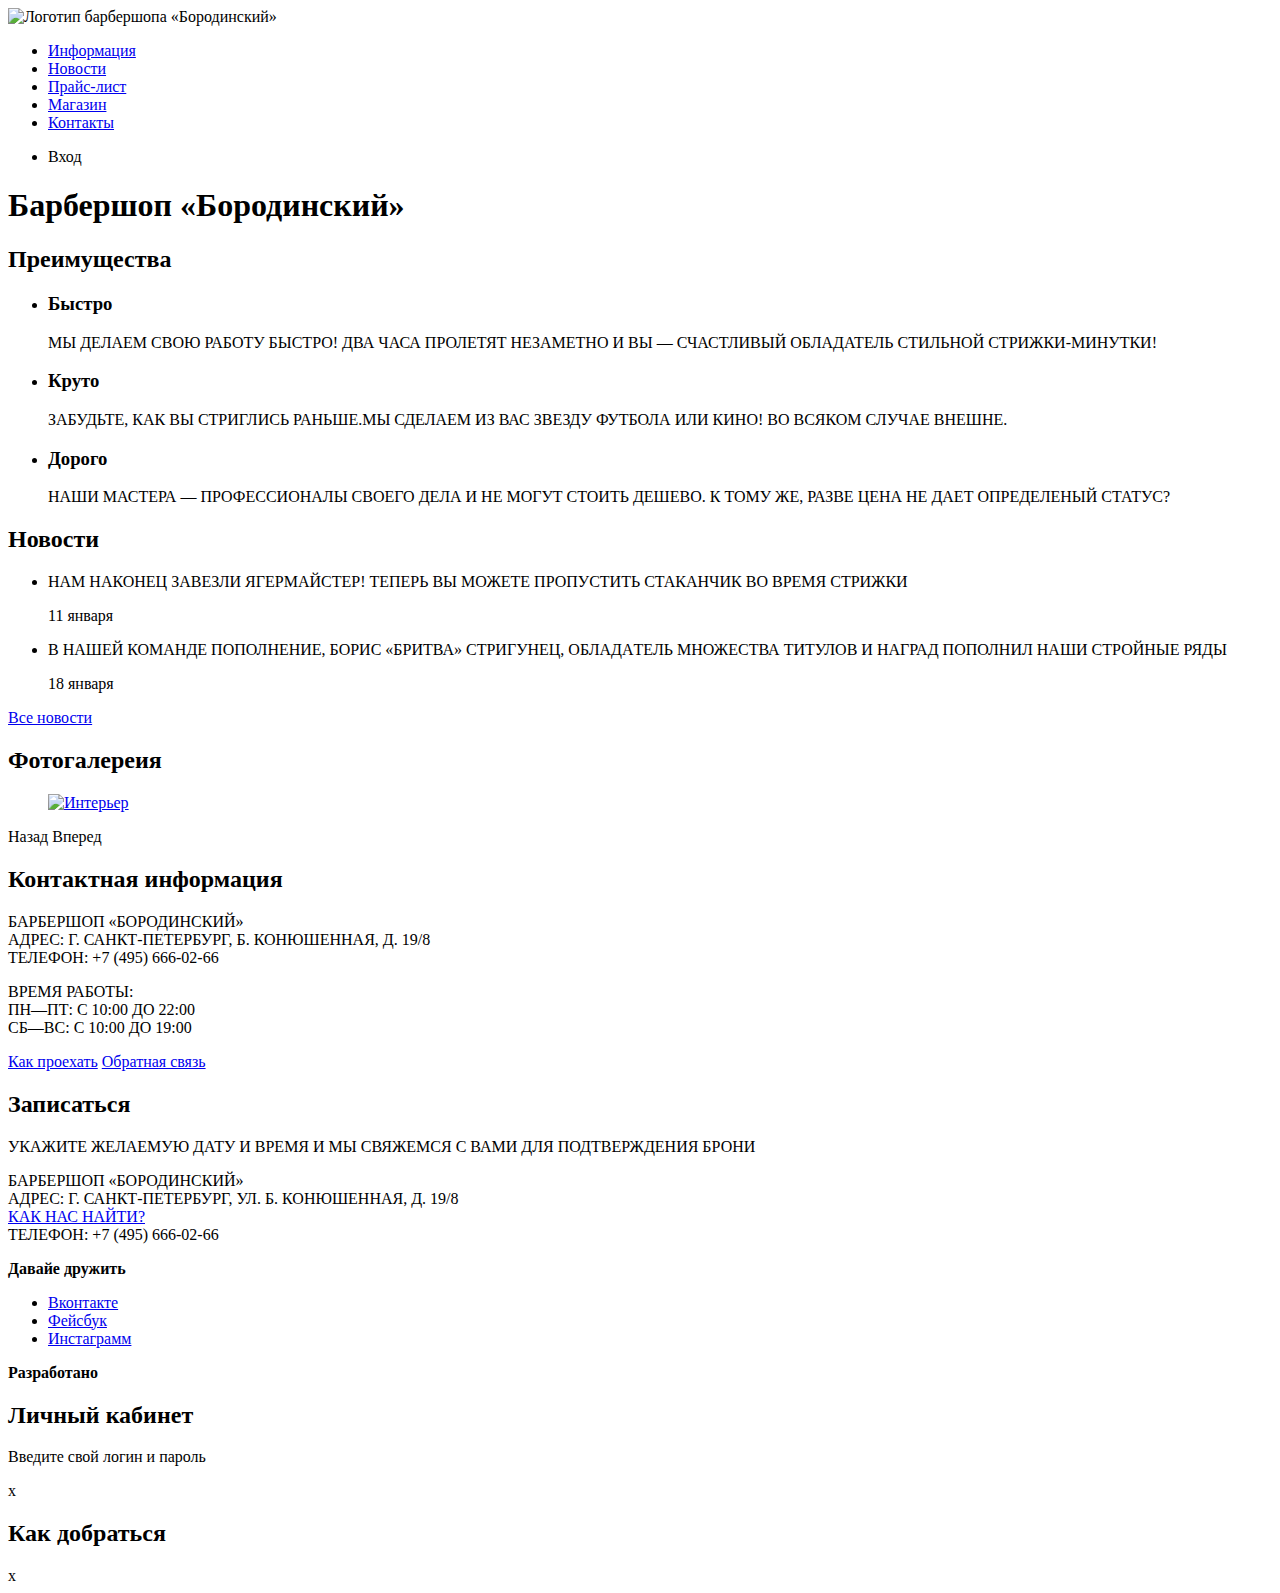
==== index.html @ 3e73ecec "Update index.html" ====
<!DOCTYPE html>
<html lang="en">

<head>
    <meta charset="UTF-8">
    <title>Barbershop</title>
</head>

<body>
    <header class="main-header">
        <nav class="main-navigation">
            <a class="main-header-logo">
                <img src="#" width="#" height="#" alt="Логотип барбершопа «Бородинский»">
            </a>
            <ul class="site-navigation">
                <li><a href="#">Информация</a></li>
                <li><a href="#">Новости</a></li>
                <li><a href="#">Прайс-лист</a></li>
                <li><a href="#">Магазин</a></li>
                <li><a href="#">Контакты</a></li>
            </ul>
            <ul class="user-navigation">
                <li class="login-link">Вход</li>
            </ul>
        </nav>
    </header>
    <main class="container">

        <h1 class="visually-hidden">Барбершоп «Бородинский»</h1>

        <section class="features">
            <h2 class="visually-hidden">Преимущества</h2>
            <ul class="features-list">
                <li class="features-item">
                    <h3>Быстро</h3>
                    <p>МЫ ДЕЛАЕМ СВОЮ РАБОТУ БЫСТРО! ДВА ЧАСА ПРОЛЕТЯТ НЕЗАМЕТНО И ВЫ — СЧАСТЛИВЫЙ ОБЛАДАТЕЛЬ СТИЛЬНОЙ СТРИЖКИ-МИНУТКИ!</p>
                </li>
                <li class="features-item">
                    <h3>Круто</h3>
                    <p>ЗАБУДЬТЕ, КАК ВЫ СТРИГЛИСЬ РАНЬШЕ.МЫ СДЕЛАЕМ ИЗ ВАС ЗВЕЗДУ ФУТБОЛА ИЛИ КИНО! ВО ВСЯКОМ СЛУЧАЕ ВНЕШНЕ.</p>
                </li>
                <li class="features-item">
                    <h3>Дорого</h3>
                    <p>НАШИ МАСТЕРА — ПРОФЕССИОНАЛЫ СВОЕГО ДЕЛА И НЕ МОГУТ СТОИТЬ ДЕШЕВО. К ТОМУ ЖЕ, РАЗВЕ ЦЕНА НЕ ДАЕТ ОПРЕДЕЛЕНЫЙ СТАТУС?</p>
                </li>
            </ul>
        </section>

        <section class="news">
            <h2>Новости</h2>
            <ul class="news-list">
                <li class="news-item">
                    <p>НАМ НАКОНЕЦ ЗАВЕЗЛИ ЯГЕРМАЙСТЕР! ТЕПЕРЬ ВЫ МОЖЕТЕ ПРОПУСТИТЬ СТАКАНЧИК ВО ВРЕМЯ СТРИЖКИ</p>
                    <time datetime="2016-01-11">11 января</time>
                </li>
                <li class="news-item">
                    <p>В НАШЕЙ КОМАНДЕ ПОПОЛНЕНИЕ, БОРИС «БРИТВА» СТРИГУНЕЦ, ОБЛАДAТЕЛЬ МНОЖЕСТВА ТИТУЛОВ И НАГРАД ПОПОЛНИЛ НАШИ СТРОЙНЫЕ РЯДЫ</p>
                    <time datetime="2016-01-18">18 января</time>
                </li>
            </ul>
            <a class="button" href="#">Все новости</a>
        </section>

        <section class="gallery">
            <h2>Фотогалереия</h2>
            <figure class="gallery-content">
                <a href="#"><img src="#" width="#" height="#" alt="Интерьер"></a>
            </figure>
            <span class="button gallery-button gallery-button-back">Назад</span>
            <span class="button gallery-button gallery-button-next">Вперед</span>
        </section>

        <section class="contacts">
            <h2>Контактная информация</h2>
            <p>
                БАРБЕРШОП «БОРОДИНСКИЙ»<br>
                АДРЕС: Г. САНКТ-ПЕТЕРБУРГ, Б. КОНЮШЕННАЯ, Д. 19/8<br>
                ТЕЛЕФОН: +7 (495) 666-02-66<br>
            </p>
            <p>
                ВРЕМЯ РАБОТЫ:<br>
                ПН—ПТ: С 10:00 ДО 22:00<br>
                СБ—ВС: С 10:00 ДО 19:00<br>
            </p>
            <a class="button" href="#">Как проехать</a>
            <a class="button" href="#">Обратная связь</a>
        </section>

        <section class="appointment">
            <h2>Записаться</h2>
            <p class="appointment-info">УКАЖИТЕ ЖЕЛАЕМУЮ ДАТУ И ВРЕМЯ И МЫ СВЯЖЕМСЯ С ВАМИ ДЛЯ ПОДТВЕРЖДЕНИЯ БРОНИ</p>
            <!--Здесь будет форма-->
        </section>
    </main>
    <footer class="main-footer">
        <p class="footer-contacts">
            БАРБЕРШОП «БОРОДИНСКИЙ»<br>
            АДРЕС: Г. САНКТ-ПЕТЕРБУРГ, УЛ. Б. КОНЮШЕННАЯ, Д. 19/8<br>
            <a href="#">КАК НАС НАЙТИ?</a><br>
            ТЕЛЕФОН: +7 (495) 666-02-66<br>
        </p>
        <div class="footer-social">
            <b>Давайе дружить</b>
            <ul>
                <li><a class="social-button" href="#">Вконтакте</a></li>
                <li><a class="social-button" href="#">Фейсбук</a></li>
                <li><a class="social-button" href="#">Инстаграмм</a></li>
            </ul>
        </div>
        <p class="footer-copyright">
            <b>Разработано</b>
            <a class="button" href="#"></a>
        </p>
    </footer>
    <section class="modal modal-login">
        <h2>Личный кабинет</h2>
        <p>Введите свой логин и пароль</p>
        <!--Здесь будет форма-->
        <span class="modal-close">x</span>
    </section>
    
     <section class="modal modal-map">
        <h2 class="visually-hidden">Как добраться</h2>
        <span class="modal-close">x</span>
    </section>
</body>

</html>
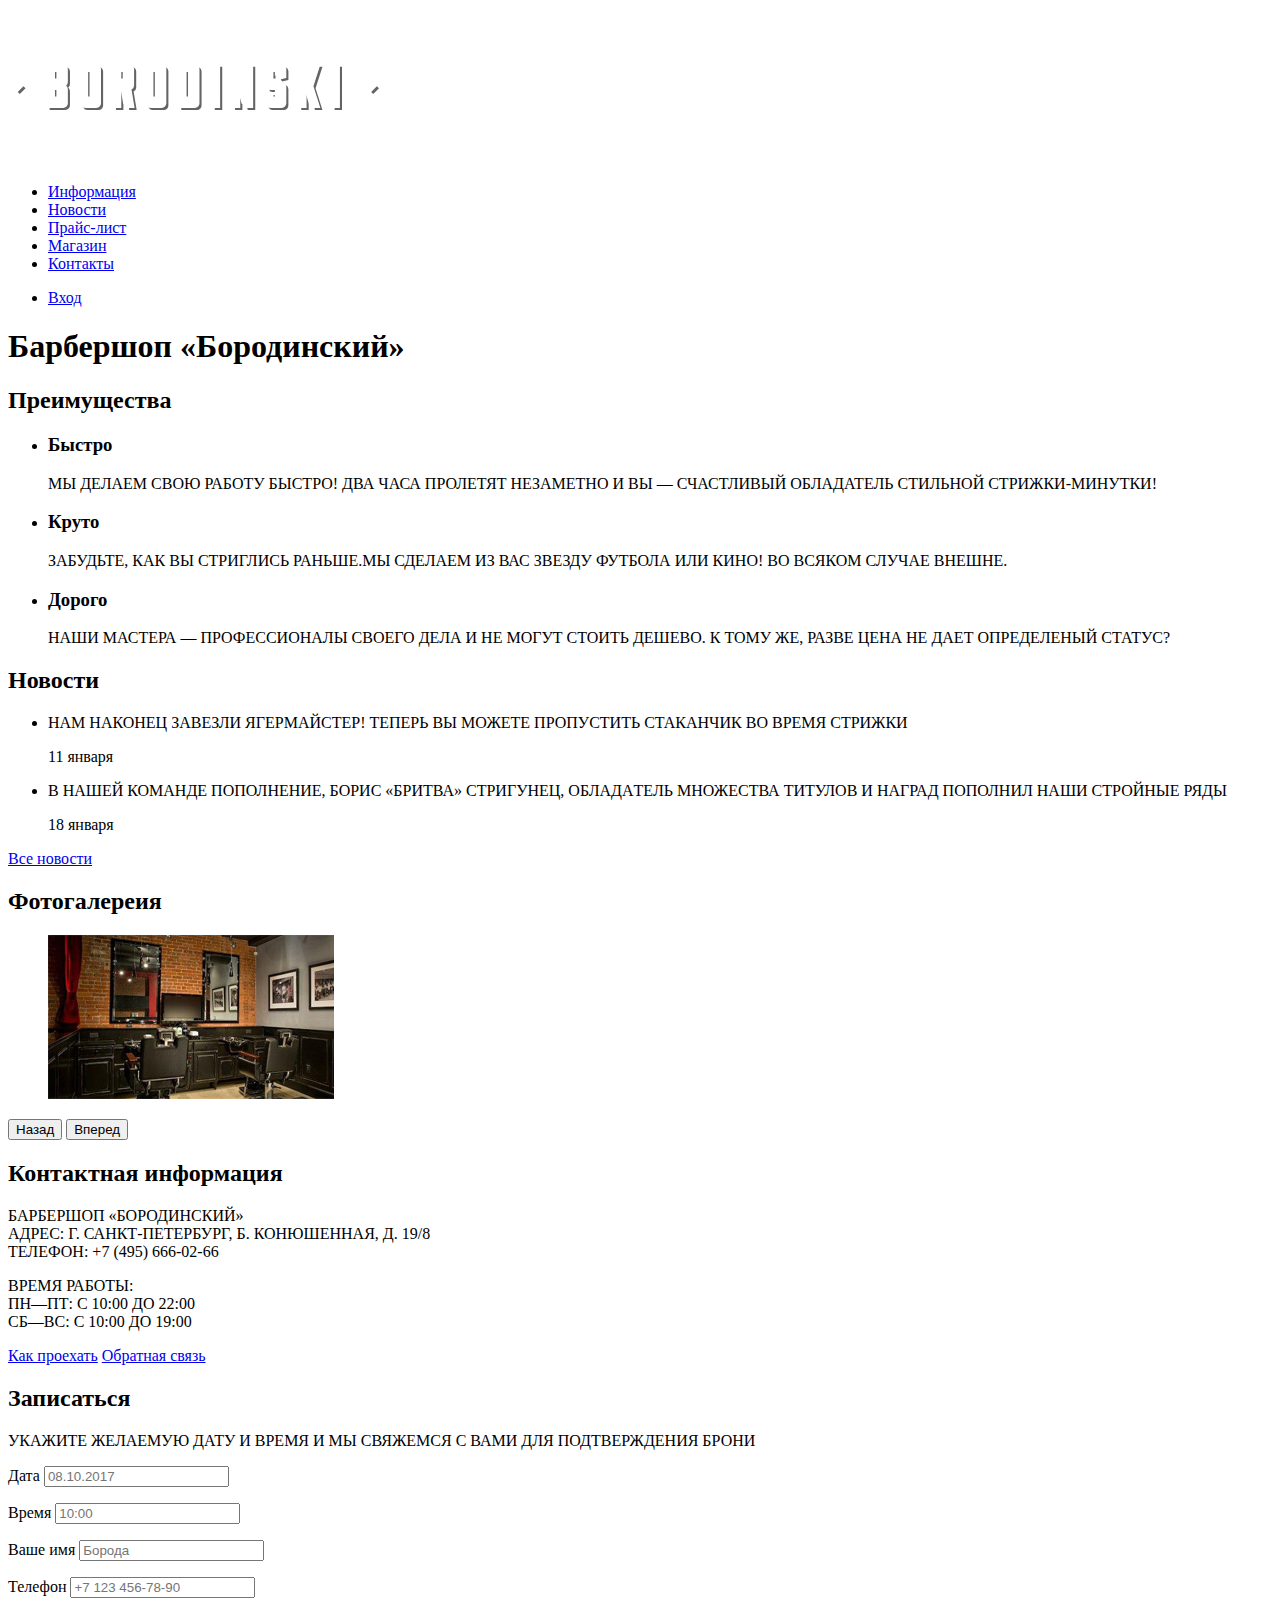
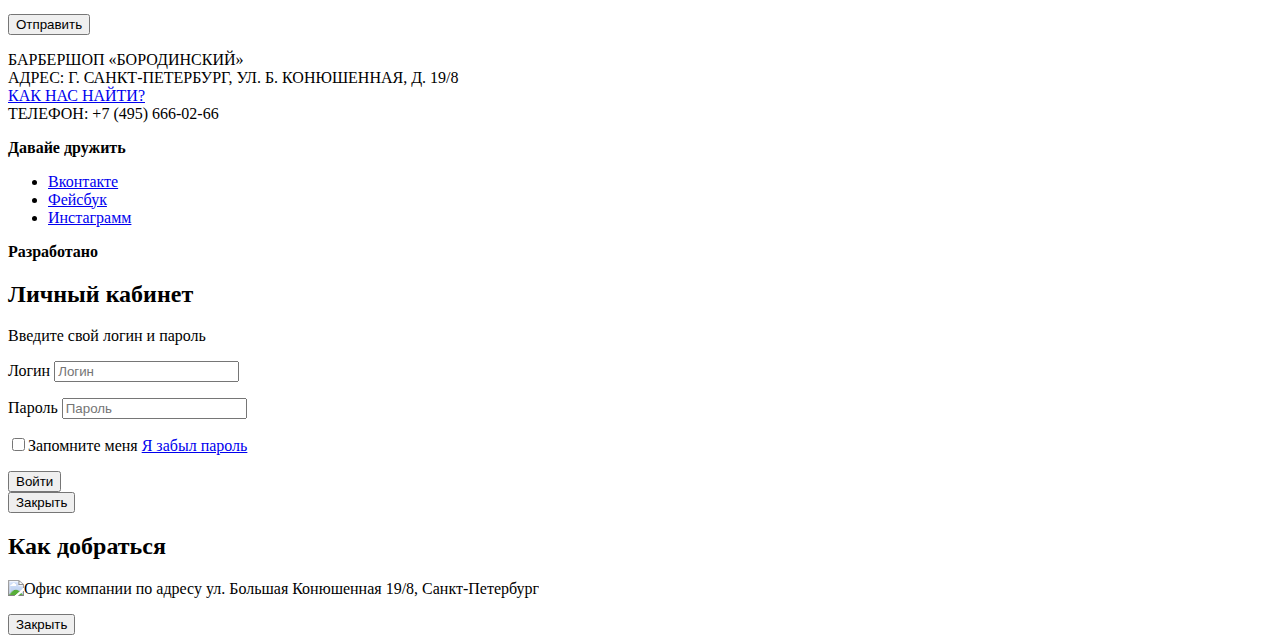
==== commit a3f86719: "добавил картинки" ====
--- a/index.html
+++ b/index.html
@@ -10,7 +10,7 @@
     <header class="main-header">
         <nav class="main-navigation">
             <a class="main-header-logo">
-                <img src="#" width="#" height="#" alt="Логотип барбершопа «Бородинский»">
+                <img src="img/main-logo.svg" width="371px" height="155px" alt="Логотип барбершопа «Бородинский»">
             </a>
             <ul class="site-navigation">
                 <li><a href="#">Информация</a></li>
@@ -20,7 +20,7 @@
                 <li><a href="#">Контакты</a></li>
             </ul>
             <ul class="user-navigation">
-                <li class="login-link">Вход</li>
+                <li class="login-link"><a class="login-link" href="login.html">Вход</a></li>
             </ul>
         </nav>
     </header>
@@ -64,10 +64,10 @@
         <section class="gallery">
             <h2>Фотогалереия</h2>
             <figure class="gallery-content">
-                <a href="#"><img src="#" width="#" height="#" alt="Интерьер"></a>
+                <a href="#"><img src="img/photogallery.jpg" width="286px" height="164px" alt="Интерьер"></a>
             </figure>
-            <span class="button gallery-button gallery-button-back">Назад</span>
-            <span class="button gallery-button gallery-button-next">Вперед</span>
+            <button class="button gallery-button gallery-button-back" type="button">Назад</button>
+            <button class="button gallery-button gallery-button-next" type="button">Вперед</button>
         </section>
 
         <section class="contacts">
@@ -89,7 +89,13 @@
         <section class="appointment">
             <h2>Записаться</h2>
             <p class="appointment-info">УКАЖИТЕ ЖЕЛАЕМУЮ ДАТУ И ВРЕМЯ И МЫ СВЯЖЕМСЯ С ВАМИ ДЛЯ ПОДТВЕРЖДЕНИЯ БРОНИ</p>
-            <!--Здесь будет форма-->
+            <form class="appointmen-form" action="https://echo.htmlacademy.ru" method="post">
+                <p class="appointmen-item"><label for="appointment-date">Дата</label> <input id="appointment-date" type="text" name="date" value="" placeholder="08.10.2017"></p>
+                <p class="appointmen-item"><label for="appointment-time">Время</label> <input id="appointment-time" type="text" name="time" value="" placeholder="10:00"></p>
+                <p class="appointmen-item"><label for="appointment-name">Ваше имя</label> <input id="appointment-name" type="text" name="name" value="" placeholder="Борода"></p>
+                <p class="appointmen-item"><label for="appointment-phone">Телефон</label> <input id="appointment-phone" type="tel" name="phone" value="" placeholder="+7 123 456-78-90"></p>
+                <button class="button" type="submit">Отправить</button>
+            </form>
         </section>
     </main>
     <footer class="main-footer">
@@ -115,13 +121,29 @@
     <section class="modal modal-login">
         <h2>Личный кабинет</h2>
         <p>Введите свой логин и пароль</p>
-        <!--Здесь будет форма-->
-        <span class="modal-close">x</span>
+        <form class="login-form" action="https://echo.htmlacademy.ru" method="post">
+            <p>
+                <label for="user-login" class="visually-hidden">Логин</label>
+                <input id="user-login" class="login-icon-user" type="text" name="login" placeholder="Логин">
+            </p>
+            <p>
+                <label for="user-password" class="visually-hidden">Пароль</label>
+                <input id="user-password" class="login-icon-password" type="password" name="password" placeholder="Пароль">
+            </p>
+            <p class="login-password-info">
+                <input type="checkbox" name="remember" class="visually-hidden" id="login-password-info"><label for="login-password-info">Запомните меня</label> <a class="restore" href="#">Я забыл пароль</a>
+            </p>
+            <button class="button" type="submit">Войти</button>
+        </form>
+        <button class="modal-close">Закрыть</button>
     </section>
-    
-     <section class="modal modal-map">
+
+    <section class="modal modal-map">
         <h2 class="visually-hidden">Как добраться</h2>
-        <span class="modal-close">x</span>
+        <p>
+            <img src="../htmlac_barber/img/map.jpg" width="766" height="560" alt="Офис компании по адресу ул. Большая Конюшенная 19/8, Санкт-Петербург">
+        </p>
+        <button class="modal-close">Закрыть</button>
     </section>
 </body>
 
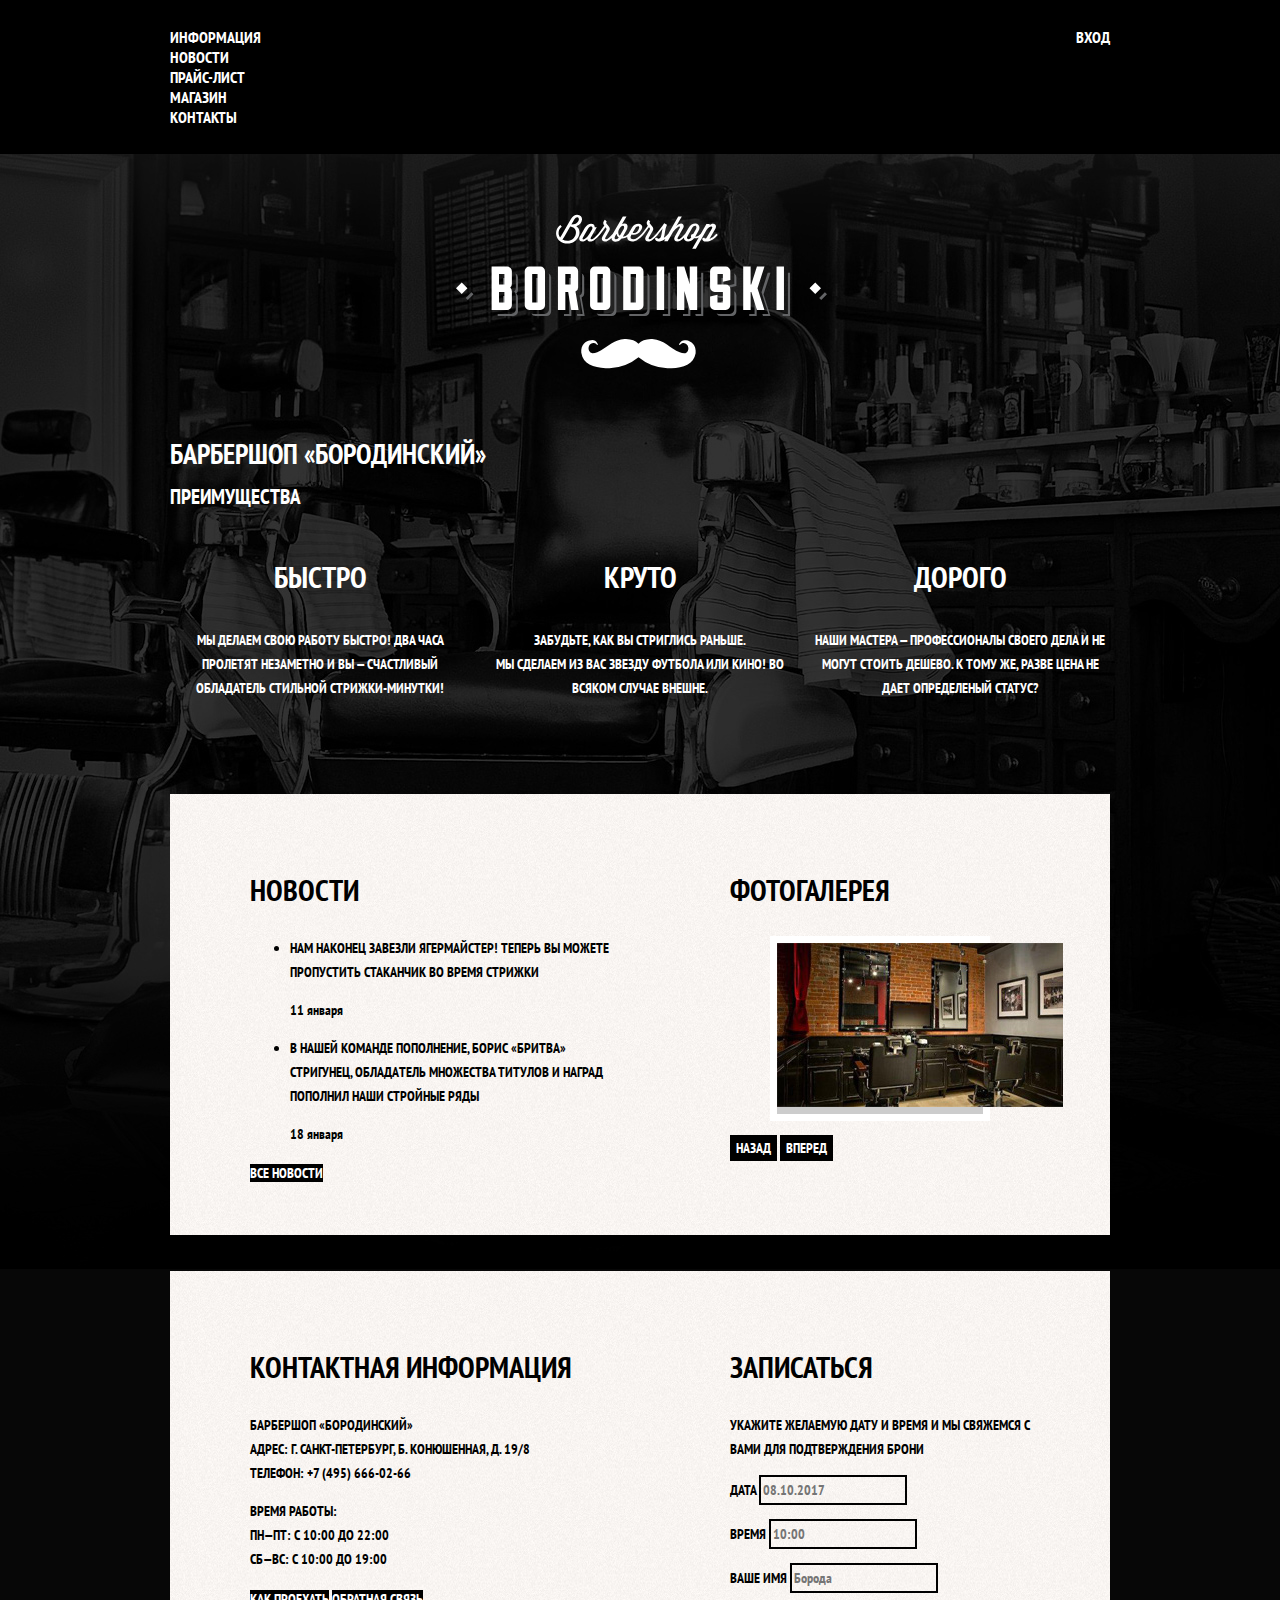
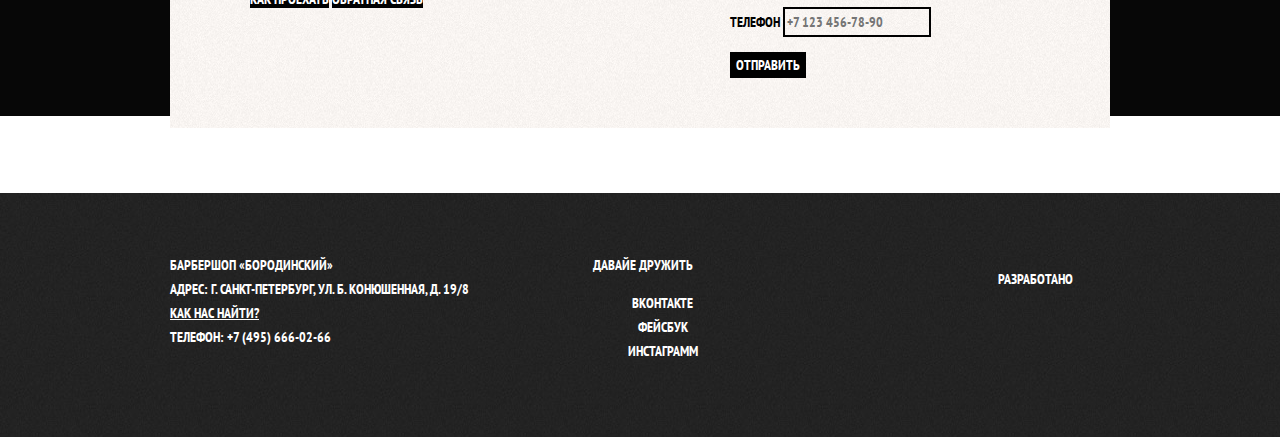
==== commit 3e86b2cb: "сетка + базовая стилизация" ====
--- a/index.html
+++ b/index.html
@@ -4,6 +4,9 @@
 <head>
     <meta charset="UTF-8">
     <title>Barbershop</title>
+    <link href="https://fonts.googleapis.com/css?family=PT+Sans+Narrow:400,700&amp;subset=cyrillic" rel="stylesheet">
+    <link rel="stylesheet" href="normalize.css">
+    <link rel="stylesheet" href="style.css">
 </head>
 
 <body>
@@ -12,16 +15,20 @@
             <a class="main-header-logo">
                 <img src="img/main-logo.svg" width="371px" height="155px" alt="Логотип барбершопа «Бородинский»">
             </a>
-            <ul class="site-navigation">
-                <li><a href="#">Информация</a></li>
-                <li><a href="#">Новости</a></li>
-                <li><a href="#">Прайс-лист</a></li>
-                <li><a href="#">Магазин</a></li>
-                <li><a href="#">Контакты</a></li>
-            </ul>
-            <ul class="user-navigation">
-                <li class="login-link"><a class="login-link" href="login.html">Вход</a></li>
-            </ul>
+            <div class="main-navigation-wrapper">
+                <div class="container">
+                    <ul class="site-navigation">
+                        <li><a href="#">Информация</a></li>
+                        <li><a href="#">Новости</a></li>
+                        <li><a href="#">Прайс-лист</a></li>
+                        <li><a href="#">Магазин</a></li>
+                        <li><a href="#">Контакты</a></li>
+                    </ul>
+                    <ul class="user-navigation">
+                        <li class="login-link"><a class="login-link" href="login.html">Вход</a></li>
+                    </ul>
+                </div>
+            </div>
         </nav>
     </header>
     <main class="container">
@@ -37,7 +44,7 @@
                 </li>
                 <li class="features-item">
                     <h3>Круто</h3>
-                    <p>ЗАБУДЬТЕ, КАК ВЫ СТРИГЛИСЬ РАНЬШЕ.МЫ СДЕЛАЕМ ИЗ ВАС ЗВЕЗДУ ФУТБОЛА ИЛИ КИНО! ВО ВСЯКОМ СЛУЧАЕ ВНЕШНЕ.</p>
+                    <p>ЗАБУДЬТЕ, КАК ВЫ СТРИГЛИСЬ РАНЬШЕ. <br>МЫ СДЕЛАЕМ ИЗ ВАС ЗВЕЗДУ ФУТБОЛА ИЛИ КИНО! ВО ВСЯКОМ СЛУЧАЕ ВНЕШНЕ.</p>
                 </li>
                 <li class="features-item">
                     <h3>Дорого</h3>
@@ -45,80 +52,85 @@
                 </li>
             </ul>
         </section>
+        <div class="index-columns">
+            <section class="news">
+                <h2>Новости</h2>
+                <ul class="news-list">
+                    <li class="news-item">
+                        <p>НАМ НАКОНЕЦ ЗАВЕЗЛИ ЯГЕРМАЙСТЕР! ТЕПЕРЬ ВЫ МОЖЕТЕ ПРОПУСТИТЬ СТАКАНЧИК ВО ВРЕМЯ СТРИЖКИ</p>
+                        <time datetime="2016-01-11">11 января</time>
+                    </li>
+                    <li class="news-item">
+                        <p>В НАШЕЙ КОМАНДЕ ПОПОЛНЕНИЕ, БОРИС «БРИТВА» СТРИГУНЕЦ, ОБЛАДAТЕЛЬ МНОЖЕСТВА ТИТУЛОВ И НАГРАД ПОПОЛНИЛ НАШИ СТРОЙНЫЕ РЯДЫ</p>
+                        <time datetime="2016-01-18">18 января</time>
+                    </li>
+                </ul>
+                <a class="button" href="#">Все новости</a>
+            </section>
 
-        <section class="news">
-            <h2>Новости</h2>
-            <ul class="news-list">
-                <li class="news-item">
-                    <p>НАМ НАКОНЕЦ ЗАВЕЗЛИ ЯГЕРМАЙСТЕР! ТЕПЕРЬ ВЫ МОЖЕТЕ ПРОПУСТИТЬ СТАКАНЧИК ВО ВРЕМЯ СТРИЖКИ</p>
-                    <time datetime="2016-01-11">11 января</time>
-                </li>
-                <li class="news-item">
-                    <p>В НАШЕЙ КОМАНДЕ ПОПОЛНЕНИЕ, БОРИС «БРИТВА» СТРИГУНЕЦ, ОБЛАДAТЕЛЬ МНОЖЕСТВА ТИТУЛОВ И НАГРАД ПОПОЛНИЛ НАШИ СТРОЙНЫЕ РЯДЫ</p>
-                    <time datetime="2016-01-18">18 января</time>
-                </li>
-            </ul>
-            <a class="button" href="#">Все новости</a>
-        </section>
+            <section class="gallery">
+                <h2>Фотогалерея</h2>
+                <figure class="gallery-content">
+                    <a href="#"><img src="img/photogallery.jpg" width="286px" height="164px" alt="Интерьер"></a>
+                </figure>
+                <button class="button gallery-button gallery-button-back" type="button">Назад</button>
+                <button class="button gallery-button gallery-button-next" type="button">Вперед</button>
+            </section>
+        </div>
 
-        <section class="gallery">
-            <h2>Фотогалереия</h2>
-            <figure class="gallery-content">
-                <a href="#"><img src="img/photogallery.jpg" width="286px" height="164px" alt="Интерьер"></a>
-            </figure>
-            <button class="button gallery-button gallery-button-back" type="button">Назад</button>
-            <button class="button gallery-button gallery-button-next" type="button">Вперед</button>
-        </section>
+        <div class="index-columns">
+            <section class="contacts">
+                <h2>Контактная информация</h2>
+                <p>
+                    БАРБЕРШОП «БОРОДИНСКИЙ»<br>
+                    АДРЕС: Г. САНКТ-ПЕТЕРБУРГ, Б. КОНЮШЕННАЯ, Д. 19/8<br>
+                    ТЕЛЕФОН: +7 (495) 666-02-66<br>
+                </p>
+                <p>
+                    ВРЕМЯ РАБОТЫ:<br>
+                    ПН—ПТ: С 10:00 ДО 22:00<br>
+                    СБ—ВС: С 10:00 ДО 19:00<br>
+                </p>
+                <a class="button" href="#">Как проехать</a>
+                <a class="button" href="#">Обратная связь</a>
+            </section>
 
-        <section class="contacts">
-            <h2>Контактная информация</h2>
-            <p>
+            <section class="appointment">
+                <h2>Записаться</h2>
+                <p class="appointment-info">УКАЖИТЕ ЖЕЛАЕМУЮ ДАТУ И ВРЕМЯ И МЫ СВЯЖЕМСЯ С ВАМИ ДЛЯ ПОДТВЕРЖДЕНИЯ БРОНИ</p>
+                <form class="appointmen-form" action="https://echo.htmlacademy.ru" method="post">
+                    <p class="appointmen-item"><label for="appointment-date">Дата</label> <input id="appointment-date" type="text" name="date" value="" placeholder="08.10.2017"></p>
+                    <p class="appointmen-item"><label for="appointment-time">Время</label> <input id="appointment-time" type="text" name="time" value="" placeholder="10:00"></p>
+                    <p class="appointmen-item"><label for="appointment-name">Ваше имя</label> <input id="appointment-name" type="text" name="name" value="" placeholder="Борода"></p>
+                    <p class="appointmen-item"><label for="appointment-phone">Телефон</label> <input id="appointment-phone" type="tel" name="phone" value="" placeholder="+7 123 456-78-90"></p>
+                    <button class="button" type="submit">Отправить</button>
+                </form>
+            </section>
+        </div>
+    </main>
+    <footer class="main-footer">
+        <div class="container">
+            <p class="footer-contacts">
                 БАРБЕРШОП «БОРОДИНСКИЙ»<br>
-                АДРЕС: Г. САНКТ-ПЕТЕРБУРГ, Б. КОНЮШЕННАЯ, Д. 19/8<br>
+                АДРЕС: Г. САНКТ-ПЕТЕРБУРГ, УЛ. Б. КОНЮШЕННАЯ, Д. 19/8<br>
+                <a href="#">КАК НАС НАЙТИ?</a><br>
                 ТЕЛЕФОН: +7 (495) 666-02-66<br>
             </p>
-            <p>
-                ВРЕМЯ РАБОТЫ:<br>
-                ПН—ПТ: С 10:00 ДО 22:00<br>
-                СБ—ВС: С 10:00 ДО 19:00<br>
+            <div class="footer-social">
+                <b>Давайе дружить</b>
+                <ul>
+                    <li><a class="social-button" href="#">Вконтакте</a></li>
+                    <li><a class="social-button" href="#">Фейсбук</a></li>
+                    <li><a class="social-button" href="#">Инстаграмм</a></li>
+                </ul>
+            </div>
+            <p class="footer-copyright">
+                <b>Разработано</b>
+                <a class="button" href="#"></a>
             </p>
-            <a class="button" href="#">Как проехать</a>
-            <a class="button" href="#">Обратная связь</a>
-        </section>
-
-        <section class="appointment">
-            <h2>Записаться</h2>
-            <p class="appointment-info">УКАЖИТЕ ЖЕЛАЕМУЮ ДАТУ И ВРЕМЯ И МЫ СВЯЖЕМСЯ С ВАМИ ДЛЯ ПОДТВЕРЖДЕНИЯ БРОНИ</p>
-            <form class="appointmen-form" action="https://echo.htmlacademy.ru" method="post">
-                <p class="appointmen-item"><label for="appointment-date">Дата</label> <input id="appointment-date" type="text" name="date" value="" placeholder="08.10.2017"></p>
-                <p class="appointmen-item"><label for="appointment-time">Время</label> <input id="appointment-time" type="text" name="time" value="" placeholder="10:00"></p>
-                <p class="appointmen-item"><label for="appointment-name">Ваше имя</label> <input id="appointment-name" type="text" name="name" value="" placeholder="Борода"></p>
-                <p class="appointmen-item"><label for="appointment-phone">Телефон</label> <input id="appointment-phone" type="tel" name="phone" value="" placeholder="+7 123 456-78-90"></p>
-                <button class="button" type="submit">Отправить</button>
-            </form>
-        </section>
-    </main>
-    <footer class="main-footer">
-        <p class="footer-contacts">
-            БАРБЕРШОП «БОРОДИНСКИЙ»<br>
-            АДРЕС: Г. САНКТ-ПЕТЕРБУРГ, УЛ. Б. КОНЮШЕННАЯ, Д. 19/8<br>
-            <a href="#">КАК НАС НАЙТИ?</a><br>
-            ТЕЛЕФОН: +7 (495) 666-02-66<br>
-        </p>
-        <div class="footer-social">
-            <b>Давайе дружить</b>
-            <ul>
-                <li><a class="social-button" href="#">Вконтакте</a></li>
-                <li><a class="social-button" href="#">Фейсбук</a></li>
-                <li><a class="social-button" href="#">Инстаграмм</a></li>
-            </ul>
         </div>
-        <p class="footer-copyright">
-            <b>Разработано</b>
-            <a class="button" href="#"></a>
-        </p>
     </footer>
-    <section class="modal modal-login">
+    <!-- <section class="modal modal-login">
         <h2>Личный кабинет</h2>
         <p>Введите свой логин и пароль</p>
         <form class="login-form" action="https://echo.htmlacademy.ru" method="post">
@@ -144,7 +156,7 @@
             <img src="../htmlac_barber/img/map.jpg" width="766" height="560" alt="Офис компании по адресу ул. Большая Конюшенная 19/8, Санкт-Петербург">
         </p>
         <button class="modal-close">Закрыть</button>
-    </section>
+    </section> -->
 </body>
 
 </html>
--- a/style.css
+++ b/style.css
@@ -0,0 +1,3382 @@
+body {
+    margin: 0;
+    padding: 0;
+    font-family: "PT Sans Narrow", "Arial", sans-serif;
+    font-size: 14px;
+    line-height: 24px;
+    font-weight: 700;
+    color: #ffffff;
+    text-transform: uppercase;
+
+    border-color: #000000;
+    background-image: url(img/Layer-main.jpg);
+    background-position: top center;
+    background-repeat: no-repeat;
+}
+
+a {
+    text-decoration: none;
+
+}
+
+
+.button {
+    font: inherit;
+
+    text-align: center;
+    color: #ffffff;
+    vertical-align: middle;
+    text-transform: uppercase;
+
+    background-color: #000000;
+    border: none;
+}
+
+/*.visually-hidden {
+    position: absolute;
+    width: 1px;
+    height: 1px;
+    margin: -1px;
+    border: 0;
+    padding: 0;
+    clip: rect(0 0 0 0);
+    overflow: hidden;*/
+}
+
+.button:hover,
+.button:focus,
+.button:active {
+    background-color: #663d15;
+}
+
+.main-navigation {
+    font-size: 16px;
+    line-height: 20px;
+    color: #ffffff;
+    display: flex;
+    flex-direction: column;
+    align-items: center;
+}
+
+.main-header {
+    margin-bottom: 75px;
+}
+
+.main-header-logo {
+    width: 368px;
+    height: 153px;
+    order: 2;
+}
+
+.site-navigation {
+    width: 620px;
+}
+
+.site-navigation,
+.user-navigation {
+    list-style: none;
+    margin: 0;
+    padding: 0;
+}
+
+.site-navigation {
+    width: 620px;
+}
+
+.site-navigation li{
+    margin-right: 40px;
+}
+
+.user-navigation {
+	width: 140px;
+}
+
+.user-navigation li {
+    text-align: right;
+}
+
+.main-navigation-wrapper {
+	width: 100%;
+    margin-bottom: 60px;
+    background-color: #000;
+}
+
+.container {
+	width: 940px;
+    margin: 0 auto;
+    
+}
+
+.main-navigation-wrapper .container {
+	display: flex;
+    justify-content: space-between;
+    padding-left: 10px;
+    padding-right: 10px;
+    padding-top: 27px;
+    padding-bottom: 27px;
+}
+
+.site-navigation a,
+.user-navigation a {
+    color: #ffffff;
+}
+
+.site-navigation a:hover,
+.site-navigation a:focus,
+.user-navigation a:hover,
+.user-navigation a:focus {
+    background-color: #242424;
+}
+
+.features-list {
+    display: flex;
+    list-style: none;
+    justify-content: space-between;
+    margin: 0; 
+    padding: 0; 
+}
+
+.features-item {
+    text-align: center;
+    width: 300px;
+}
+
+.features-item h3 {
+    font-size: 30px;
+    line-height: 42px;
+}
+
+.features {
+    margin-bottom: 80px;
+}
+
+.index-columns {
+    color: #000000;
+
+    background-color: #f8f5f5;
+    background-image: url(img/index-columns%20background.jpg);
+    background-position: 0 0;
+    background-repeat: repeat;
+    
+    padding: 50px 80px;
+    
+    display: flex;
+    justify-content: space-between;
+    
+    margin-bottom: 36px;
+}
+
+.news {
+    width: 380px;
+}
+
+.gallery {
+    width: 300px;
+}
+
+.index-columns h2 {
+    font-size: 30px;
+    line-height: 42px;
+}
+
+.news-list {
+    letter-spacing: none;
+}
+
+.news-item time {
+    text-transform: none;
+}
+
+.gallery-content {
+    background-color: #cccccc;
+    border: 7px solid #ffffff;
+}
+
+.contacts {
+    width: 380px;
+}
+
+.appointment {
+    width: 300px;
+}
+
+.appointmen-item input {
+    font: inherit;
+
+    background-color: transparent;
+    border: 2px solid #000000;
+}
+
+.appointmen-item input:focus {
+    border-color: #663d15;
+}
+
+
+.main-footer {
+    color: #ffffff;
+    background-color: #212121;
+    background-image: url(img/footer-background.jpg);
+    background-position: 0 0;
+    background-repeat: repeat;
+    
+    margin-top: 65px;
+    padding: 60px 0;
+}
+
+.main-footer .container {
+	display: flex;
+}
+
+.footer-contacts {
+    width: 320px;
+    margin: 0;
+    margin-right: 80px;
+}
+
+.footer-contacts a {
+    color: #ffffff;
+    text-decoration: underline;
+}
+
+.footer-contacts a:hover,
+.footer-contacts a:focus {
+    text-decoration: none;
+}
+
+.footer-social {
+    width: 145px;
+    text-align: center;
+}
+
+.footer-social ul {
+    list-style: none;
+}
+
+.social-button {
+    color: #ffffff;
+}
+
+.footer-copyright {
+    width: 150px;
+    text-align: center;
+    margin-left: auto;
+}
+
+.footer-copyright .button:hover,
+.footer-copyright .button:focus {
+    color: #000000;
+
+    background-color: #ffffff;
+}
+
+.modal {
+    color: #000000;
+
+    background-color: #f8f3f0;
+    background-image: url(img/index-columns%20background.jpg);
+    background-position: 0 0;
+    background-repeat: repeat;
+}
+
+.modal h2 {
+    font-size: 30px;
+    line-height: 42px;
+}
+
+.login-form input[type="text"],
+.login-form input[type="password"] {
+    font: inherit;
+    color: #000000;
+    text-transform: uppercase;
+
+    background-color: #f9f6f3;
+    border: 2px solid #000000;
+}
+
+.login-form input:focus {
+    border-color: #663d15;
+}
+
+.login-checkbox:hover,
+.login-checkbox:focus {
+    color: #663d15;
+}
+
+.restore {
+    color: #000000;
+    text-decoration: underline;
+}
+
+.restore:hover,
+.restore:focus {
+    text-decoration: none;
+}
+
+/*страница каталога====================*/
+
+.inner-page {
+	color: #000;
+    
+    background-color: #f9f6f3;
+    background-image: url(img/Catalog/background.jpg);
+    background-position: 0 0;
+    background-repeat: repeat;
+}
+
+.inner-page .main-header {
+    margin-bottom: 50px;
+    background-color: #000;
+}
+
+.inner-page .main-header-logo {
+    width: 111px;
+    height: 24px;
+    padding: 23px 20px;
+}
+
+.inner-page .main-header-logo {
+    order: 0;
+}
+
+.inner-page .main-navigation {
+    align-items: flex-start;
+    flex-direction: row;
+}
+
+..inner-page .user-navigation {
+	margin-left: auto;
+}
+
+.page-title {
+	font-size: 30px;
+    line-height: 42px;
+    margin: 0;
+    margin-bottom: 15px;
+    padding: 0;
+}
+
+.breadcrumbs {
+	list-style: none;
+    margin: 0;
+    padding: 0;
+    margin-bottom: 50px;
+}
+
+.breadcrumbs a {
+	color: #000;
+}
+
+.breadcrumbs a:hover,
+.breadcrumbs a:focus {
+    text-decoration: underline;
+}
+
+.breadcrumbs-current {
+    color: #aba9a7;
+}
+
+.filters {
+    width: 180px;
+}
+
+.filter fieldset {
+    border: none;
+}
+
+.filter legend {
+    font-size: 24px;
+    line-height: 30px;
+}
+
+.filter ul {
+    list-style: none;
+    line-height: 18px;
+}
+
+.filter-input:hover + label,
+.filter-input:focus + label {
+    color: #663d15;
+}
+
+.filter-input:disabled + label {
+    color: #000;
+    opacity: 0.5
+}
+
+.catalog {
+    width: 700px;
+}
+
+.catalog-list {
+    display: flex;
+    flex-wrap: wrap;
+    list-style: none;
+    padding: 0;
+    margin: 0; 
+    margin-bottom: 25px;
+}
+
+.catalog-item {
+    background-color: #f8f8f8;
+    box-shadow: 0 0 10px rgba(0, 0, 0, 0.1);
+    width: 220px;
+    margin-bottom: 20px;
+    margin-right: 20px;
+}
+
+.catalog-item:nth-child(3n) {
+    margin-right: 0;
+}
+
+.catalog-item:hover {
+    box-shadow: 0 0 10px rgba(0, 0, 0, 0.2);
+}
+
+.catalog-item a {
+    color: #000;
+}
+
+.catalog-item h3 {
+    font-size: 14px;
+    line-height: 18px;
+}
+
+.catalog-category {
+    text-transform: none;
+}
+
+.catalog-item-price b {
+    font-size: 14px;	
+    line-height: 20px;
+    text-align: center;
+    background-color: #e5e5e5
+}
+
+.catalog-item-price .button {
+	line-height: 20px;
+    color: #fff;
+}
+
+.catalog-columns {
+    display: flex;
+    justify-content: space-between;
+}
+
+.pagination-list {
+    list-style: none;
+    margin: 0;
+    padding: 0;
+    }
+
+.pagination-item a {
+	color: #fff;
+    background-color: #000;
+}
+
+.pagination-item a:hover,
+.pagination-item a:focus,
+.pagination-item a:active {
+    background-color: #663d15;
+}
+
+.pagination-item-current a {
+    color: #000;
+    background-color: #fff;
+}
+
+.pagination-item-current a:hover,
+.pagination-item-current a:focus,
+.pagination-item-current a:active {
+    color: #000;
+    background-color: #fff;    
+}
+
+.inner-page .main-footer {
+    margin-top: 45px;
+}
+
+
+/*карточка товара ===================*/
+
+.product-photo-preview {
+    list-style: none;
+}
+
+.product-photo-preview {
+    box-shadow: 0 0 10px 2px rgba(0, 0, 0, 0.1);
+}
+
+.product-photo-full {
+	box-shadow: 0 0 10px 2px rgba(0, 0, 0, 0.1);
+}
+
+.product-article {
+    text-align: right; 
+    color: #aeaeae;
+} 
+
+.product-price b {
+    line-height: 20px;
+    text-align: center;
+    background-color: #e5e5e5;
+}
+
+.product-info h3 {
+    font-size: 24px;
+    line-height: 30px;
+}
+ 
+.product-info ul {
+    list-style: none;
+    
+}
+
+.product-photos {
+    width: 460px;
+}
+
+.prduct-info {
+    width: 390px;
+}
+
+
+
+
+
+
+
+
+
+
+
+
+
+
+
+
+
+
+
+
+
+
+
+
+
+
+
+
+
+
+
+
+
+
+
+
+
+
+
+
+
+
+
+
+
+
+
+
+
+
+
+
+
+
+
+
+
+
+
+
+
+
+
+
+
+
+
+
+
+
+
+
+
+
+
+
+
+
+
+
+
+
+
+
+
+
+
+
+
+
+
+
+
+
+
+
+
+
+
+
+
+
+
+
+
+
+
+
+
+
+
+
+
+
+
+
+
+
+
+
+
+
+
+
+
+
+
+
+
+
+
+
+
+
+
+
+
+
+
+
+
+
+
+
+
+
+
+
+
+
+
+
+
+
+
+
+
+
+
+
+
+
+
+
+
+
+
+
+
+
+
+
+
+
+
+
+
+
+
+
+
+
+
+
+
+
+
+
+
+
+
+
+
+
+
+
+
+
+
+
+
+
+
+
+
+
+
+
+
+
+
+
+
+
+
+
+
+
+
+
+
+
+
+
+
+
+
+
+
+
+
+
+
+
+
+
+
+
+
+
+
+
+
+
+
+
+
+
+
+
+
+
+
+
+
+
+
+
+
+
+
+
+
+
+
+
+
+
+
+
+
+
+
+
+
+
+
+
+
+
+
+
+
+
+
+
+
+
+
+
+
+
+
+
+
+
+
+
+
+
+
+
+
+
+
+
+
+
+
+
+
+
+
+
+
+
+
+
+
+
+
+
+
+
+
+
+
+
+
+
+
+
+
+
+
+
+
+
+
+
+
+
+
+
+
+
+
+
+
+
+
+
+
+
+
+
+
+
+
+
+
+
+
+
+
+
+
+
+
+
+
+
+
+
+
+
+
+
+
+
+
+
+
+
+
+
+
+
+
+
+
+
+
+
+
+
+
+
+
+
+
+
+
+
+
+
+
+
+
+
+
+
+
+
+
+
+
+
+
+
+
+
+
+
+
+
+
+
+
+
+
+
+
+
+
+
+
+
+
+
+
+
+
+
+
+
+
+
+
+
+
+
+
+
+
+
+
+
+
+
+
+
+
+
+
+
+
+
+
+
+
+
+
+
+
+
+
+
+
+
+
+
+
+
+
+
+
+
+
+
+
+
+
+
+
+
+
+
+
+
+
+
+
+
+
+
+
+
+
+
+
+
+
+
+
+
+
+
+
+
+
+
+
+
+
+
+
+
+
+
+
+
+
+
+
+
+
+
+
+
+
+
+
+
+
+
+
+
+
+
+
+
+
+
+
+
+
+
+
+
+
+
+
+
+
+
+
+
+
+
+
+
+
+
+
+
+
+
+
+
+
+
+
+
+
+
+
+
+
+
+
+
+
+
+
+
+
+
+
+
+
+
+
+
+
+
+
+
+
+
+
+
+
+
+
+
+
+
+
+
+
+
+
+
+
+
+
+
+
+
+
+
+
+
+
+
+
+
+
+
+
+
+
+
+
+
+
+
+
+
+
+
+
+
+
+
+
+
+
+
+
+
+
+
+
+
+
+
+
+
+
+
+
+
+
+
+
+
+
+
+
+
+
+
+
+
+
+
+
+
+
+
+
+
+
+
+
+
+
+
+
+
+
+
+
+
+
+
+
+
+
+
+
+
+
+
+
+
+
+
+
+
+
+
+
+
+
+
+
+
+
+
+
+
+
+
+
+
+
+
+
+
+
+
+
+
+
+
+
+
+
+
+
+
+
+
+
+
+
+
+
+
+
+
+
+
+
+
+
+
+
+
+
+
+
+
+
+
+
+
+
+
+
+
+
+
+
+
+
+
+
+
+
+
+
+
+
+
+
+
+
+
+
+
+
+
+
+
+
+
+
+
+
+
+
+
+
+
+
+
+
+
+
+
+
+
+
+
+
+
+
+
+
+
+
+
+
+
+
+
+
+
+
+
+
+
+
+
+
+
+
+
+
+
+
+
+
+
+
+
+
+
+
+
+
+
+
+
+
+
+
+
+
+
+
+
+
+
+
+
+
+
+
+
+
+
+
+
+
+
+
+
+
+
+
+
+
+
+
+
+
+
+
+
+
+
+
+
+
+
+
+
+
+
+
+
+
+
+
+
+
+
+
+
+
+
+
+
+
+
+
+
+
+
+
+
+
+
+
+
+
+
+
+
+
+
+
+
+
+
+
+
+
+
+
+
+
+
+
+
+
+
+
+
+
+
+
+
+
+
+
+
+
+
+
+
+
+
+
+
+
+
+
+
+
+
+
+
+
+
+
+
+
+
+
+
+
+
+
+
+
+
+
+
+
+
+
+
+
+
+
+
+
+
+
+
+
+
+
+
+
+
+
+
+
+
+
+
+
+
+
+
+
+
+
+
+
+
+
+
+
+
+
+
+
+
+
+
+
+
+
+
+
+
+
+
+
+
+
+
+
+
+
+
+
+
+
+
+
+
+
+
+
+
+
+
+
+
+
+
+
+
+
+
+
+
+
+
+
+
+
+
+
+
+
+
+
+
+
+
+
+
+
+
+
+
+
+
+
+
+
+
+
+
+
+
+
+
+
+
+
+
+
+
+
+
+
+
+
+
+
+
+
+
+
+
+
+
+
+
+
+
+
+
+
+
+
+
+
+
+
+
+
+
+
+
+
+
+
+
+
+
+
+
+
+
+
+
+
+
+
+
+
+
+
+
+
+
+
+
+
+
+
+
+
+
+
+
+
+
+
+
+
+
+
+
+
+
+
+
+
+
+
+
+
+
+
+
+
+
+
+
+
+
+
+
+
+
+
+
+
+
+
+
+
+
+
+
+
+
+
+
+
+
+
+
+
+
+
+
+
+
+
+
+
+
+
+
+
+
+
+
+
+
+
+
+
+
+
+
+
+
+
+
+
+
+
+
+
+
+
+
+
+
+
+
+
+
+
+
+
+
+
+
+
+
+
+
+
+
+
+
+
+
+
+
+
+
+
+
+
+
+
+
+
+
+
+
+
+
+
+
+
+
+
+
+
+
+
+
+
+
+
+
+
+
+
+
+
+
+
+
+
+
+
+
+
+
+
+
+
+
+
+
+
+
+
+
+
+
+
+
+
+
+
+
+
+
+
+
+
+
+
+
+
+
+
+
+
+
+
+
+
+
+
+
+
+
+
+
+
+
+
+
+
+
+
+
+
+
+
+
+
+
+
+
+
+
+
+
+
+
+
+
+
+
+
+
+
+
+
+
+
+
+
+
+
+
+
+
+
+
+
+
+
+
+
+
+
+
+
+
+
+
+
+
+
+
+
+
+
+
+
+
+
+
+
+
+
+
+
+
+
+
+
+
+
+
+
+
+
+
+
+
+
+
+
+
+
+
+
+
+
+
+
+
+
+
+
+
+
+
+
+
+
+
+
+
+
+
+
+
+
+
+
+
+
+
+
+
+
+
+
+
+
+
+
+
+
+
+
+
+
+
+
+
+
+
+
+
+
+
+
+
+
+
+
+
+
+
+
+
+
+
+
+
+
+
+
+
+
+
+
+
+
+
+
+
+
+
+
+
+
+
+
+
+
+
+
+
+
+
+
+
+
+
+
+
+
+
+
+
+
+
+
+
+
+
+
+
+
+
+
+
+
+
+
+
+
+
+
+
+
+
+
+
+
+
+
+
+
+
+
+
+
+
+
+
+
+
+
+
+
+
+
+
+
+
+
+
+
+
+
+
+
+
+
+
+
+
+
+
+
+
+
+
+
+
+
+
+
+
+
+
+
+
+
+
+
+
+
+
+
+
+
+
+
+
+
+
+
+
+
+
+
+
+
+
+
+
+
+
+
+
+
+
+
+
+
+
+
+
+
+
+
+
+
+
+
+
+
+
+
+
+
+
+
+
+
+
+
+
+
+
+
+
+
+
+
+
+
+
+
+
+
+
+
+
+
+
+
+
+
+
+
+
+
+
+
+
+
+
+
+
+
+
+
+
+
+
+
+
+
+
+
+
+
+
+
+
+
+
+
+
+
+
+
+
+
+
+
+
+
+
+
+
+
+
+
+
+
+
+
+
+
+
+
+
+
+
+
+
+
+
+
+
+
+
+
+
+
+
+
+
+
+
+
+
+
+
+
+
+
+
+
+
+
+
+
+
+
+
+
+
+
+
+
+
+
+
+
+
+
+
+
+
+
+
+
+
+
+
+
+
+
+
+
+
+
+
+
+
+
+
+
+
+
+
+
+
+
+
+
+
+
+
+
+
+
+
+
+
+
+
+
+
+
+
+
+
+
+
+
+
+
+
+
+
+
+
+
+
+
+
+
+
+
+
+
+
+
+
+
+
+
+
+
+
+
+
+
+
+
+
+
+
+
+
+
+
+
+
+
+
+
+
+
+
+
+
+
+
+
+
+
+
+
+
+
+
+
+
+
+
+
+
+
+
+
+
+
+
+
+
+
+
+
+
+
+
+
+
+
+
+
+
+
+
+
+
+
+
+
+
+
+
+
+
+
+
+
+
+
+
+
+
+
+
+
+
+
+
+
+
+
+
+
+
+
+
+
+
+
+
+
+
+
+
+
+
+
+
+
+
+
+
+
+
+
+
+
+
+
+
+
+
+
+
+
+
+
+
+
+
+
+
+
+
+
+
+
+
+
+
+
+
+
+
+
+
+
+
+
+
+
+
+
+
+
+
+
+
+
+
+
+
+
+
+
+
+
+
+
+
+
+
+
+
+
+
+
+
+
+
+
+
+
+
+
+
+
+
+
+
+
+
+
+
+
+
+
+
+
+
+
+
+
+
+
+
+
+
+
+
+
+
+
+
+
+
+
+
+
+
+
+
+
+
+
+
+
+
+
+
+
+
+
+
+
+
+
+
+
+
+
+
+
+
+
+
+
+
+
+
+
+
+
+
+
+
+
+
+
+
+
+
+
+
+
+
+
+
+
+
+
+
+
+
+
+
+
+
+
+
+
+
+
+
+
+
+
+
+
+
+
+
+
+
+
+
+
+
+
+
+
+
+
+
+
+
+
+
+
+
+
+
+
+
+
+
+
+
+
+
+
+
+
+
+
+
+
+
+
+
+
+
+
+
+
+
+
+
+
+
+
+
+
+
+
+
+
+
+
+
+
+
+
+
+
+
+
+
+
+
+
+
+
+
+
+
+
+
+
+
+
+
+
+
+
+
+
+
+
+
+
+
+
+
+
+
+
+
+
+
+
+
+
+
+
+
+
+
+
+
+
+
+
+
+
+
+
+
+
+
+
+
+
+
+
+
+
+
+
+
+
+
+
+
+
+
+
+
+
+
+
+
+
+
+
+
+
+
+
+
+
+
+
+
+
+
+
+
+
+
+
+
+
+
+
+
+
+
+
+
+
+
+
+
+
+
+
+
+
+
+
+
+
+
+
+
+
+
+
+
+
+
+
+
+
+
+
+
+
+
+
+
+
+
+
+
+
+
+
+
+
+
+
+
+
+
+
+
+
+
+
+
+
+
+
+
+
+
+
+
+
+
+
+
+
+
+
+
+
+
+
+
+
+
+
+
+
+
+
+
+
+
+
+
+
+
+
+
+
+
+
+
+
+
+
+
+
+
+
+
+
+
+
+
+
+
+
+
+
+
+
+
+
+
+
+
+
+
+
+
+
+
+
+
+
+
+
+
+
+
+
+
+
+
+
+
+
+
+
+
+
+
+
+
+
+
+
+
+
+
+
+
+
+
+
+
+
+
+
+
+
+
+
+
+
+
+
+
+
+
+
+
+
+
+
+
+
+
+
+
+
+
+
+
+
+
+
+
+
+
+
+
+
+
+
+
+
+
+
+
+
+
+
+
+
+
+
+
+
+
+
+
+
+
+
+
+
+
+
+
+
+
+
+
+
+
+
+
+
+
+
+
+
+
+
+
+
+
+
+
+
+
+
+
+
+
+
+
+
+
+
+
+
+
+
+
+
+
+
+
+
+
+
+
+
+
+
+
+
+
+
+
+
+
+
+
+
+
+
+
+
+
+
+
+
+
+
+
+
+
+
+
+
+
+
+
+
+
+
+
+
+
+
+
+
+
+
+
+
+
+
+
+
+
+
+
+
+
+
+
+
+
+
+
+
+
+
+
+
+
+
+
+
+
+
+
+
+
+
+
+
+
+
+
+
+
+
+
+
+
+
+
+
+
+
+
+
+
+
+
+
+
+
+
+
+
+
+
+
+
+
+
+
+
+
+
+
+
+
+
+
+
+
+
+
+
+
+
+
+
+
+
+
+
+
+
+
+
+
+
+
+
+
+
+
+
+
+
+
+
+
+
+
+
+
+
+
+
+
+
+
+
+
+
+
+
+
+
+
+
+
+
+
+
+
+
+
+
+
+
+
+
+
+
+
+
+
+
+
+
+
+
+
+
+
+
+
+
+
+
+
+
+
+
+
+
+
+
+
+
+
+
+
+
+
+
+
+
+
+
+
+
+
+
+
+
+
+
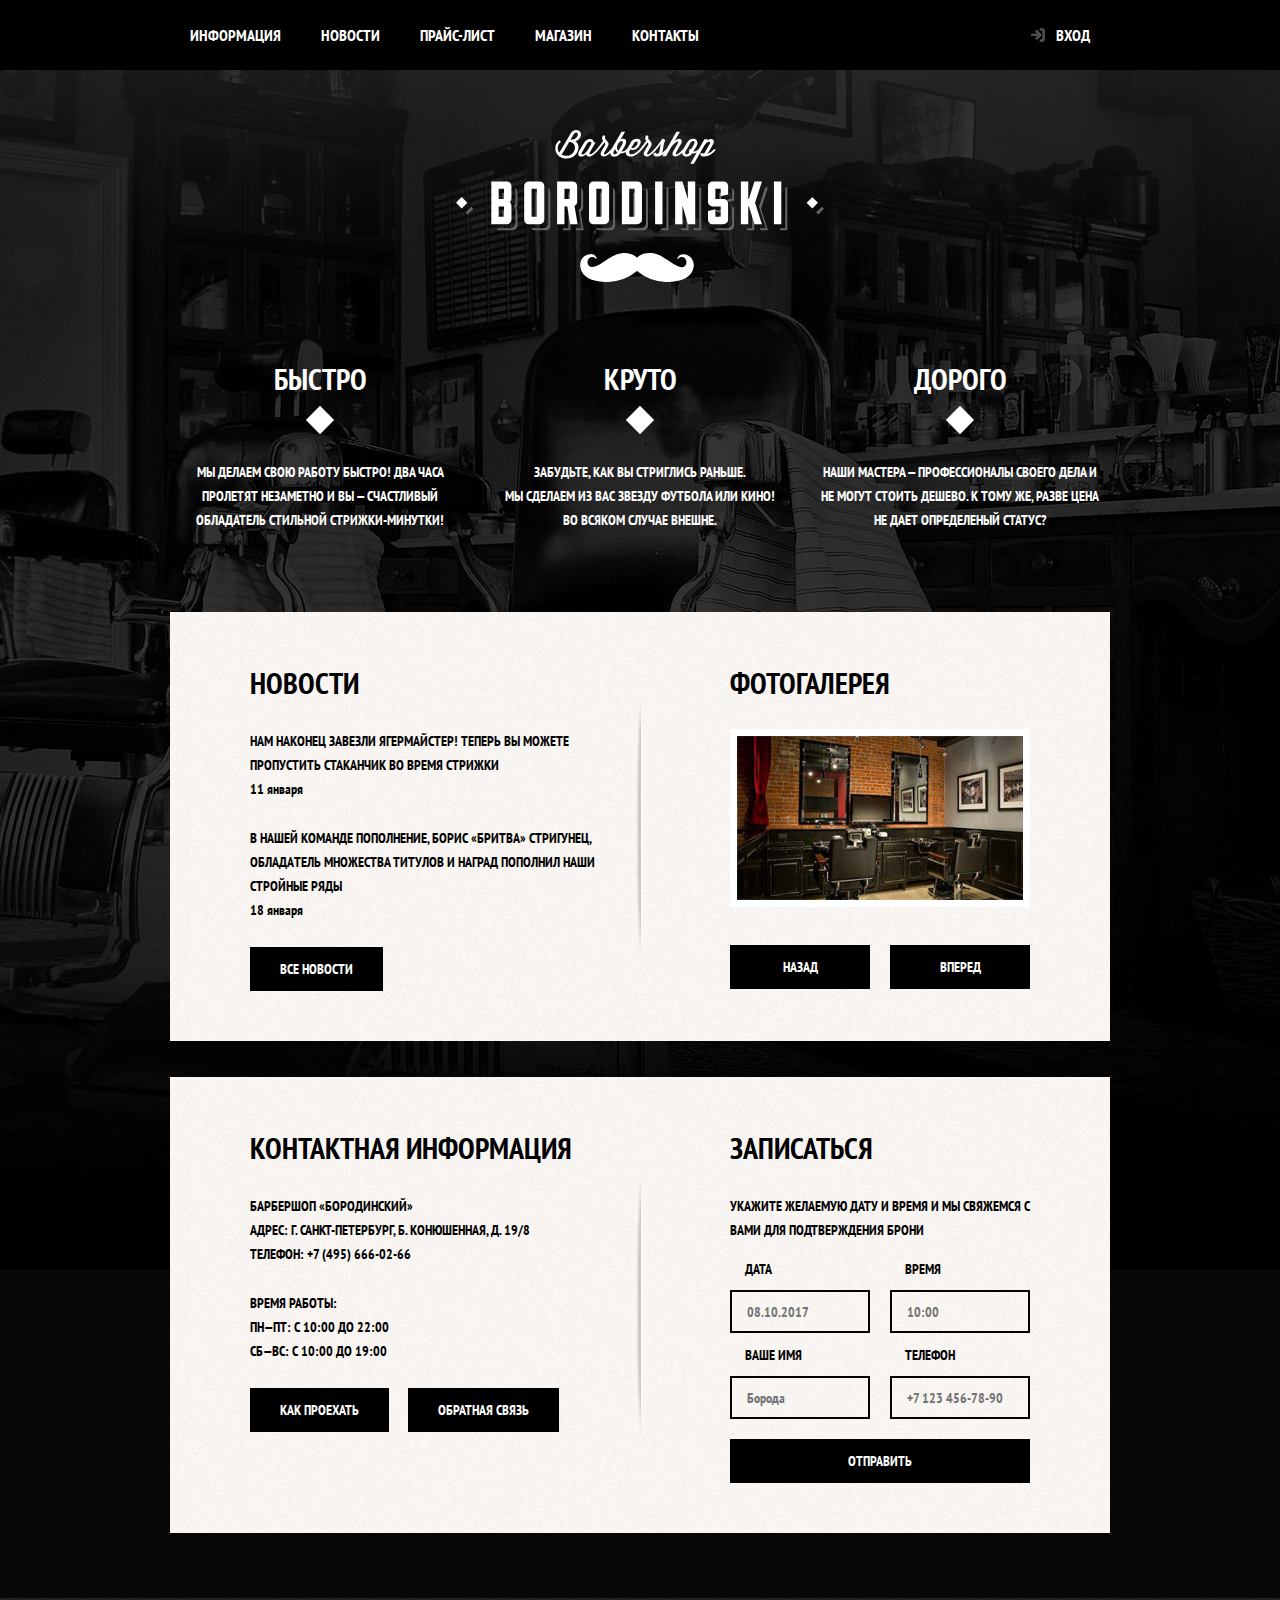
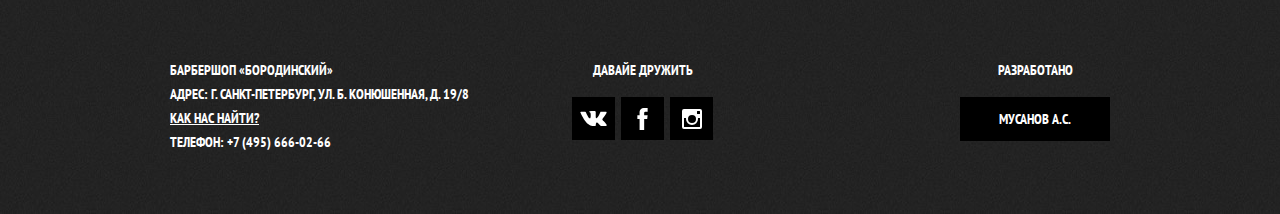
==== commit 33495ce4: "доделана главная страница" ====
--- a/index.html
+++ b/index.html
@@ -13,7 +13,7 @@
     <header class="main-header">
         <nav class="main-navigation">
             <a class="main-header-logo">
-                <img src="img/main-logo.svg" width="371px" height="155px" alt="Логотип барбершопа «Бородинский»">
+                <img src="img/main-logo.svg" width="371" height="155" alt="Логотип барбершопа «Бородинский»">
             </a>
             <div class="main-navigation-wrapper">
                 <div class="container">
@@ -25,16 +25,14 @@
                         <li><a href="#">Контакты</a></li>
                     </ul>
                     <ul class="user-navigation">
-                        <li class="login-link"><a class="login-link" href="login.html">Вход</a></li>
+                        <li><a class="login-link" href="login.html">Вход</a></li>
                     </ul>
                 </div>
             </div>
         </nav>
     </header>
     <main class="container">
-
         <h1 class="visually-hidden">Барбершоп «Бородинский»</h1>
-
         <section class="features">
             <h2 class="visually-hidden">Преимущества</h2>
             <ul class="features-list">
@@ -67,17 +65,17 @@
                 </ul>
                 <a class="button" href="#">Все новости</a>
             </section>
-
             <section class="gallery">
                 <h2>Фотогалерея</h2>
-                <figure class="gallery-content">
-                    <a href="#"><img src="img/photogallery.jpg" width="286px" height="164px" alt="Интерьер"></a>
-                </figure>
-                <button class="button gallery-button gallery-button-back" type="button">Назад</button>
-                <button class="button gallery-button gallery-button-next" type="button">Вперед</button>
+                <div class="gallery-container">
+                    <figure class="gallery-content">
+                        <a href="#"><img src="img/photogallery.jpg" width="286" height="164" alt="Интерьер"></a>
+                    </figure>
+                    <button class="button gallery-button gallery-button-back" type="button">Назад</button>
+                    <button class="button gallery-button gallery-button-next" type="button">Вперед</button>
+                </div>
             </section>
         </div>
-
         <div class="index-columns">
             <section class="contacts">
                 <h2>Контактная информация</h2>
@@ -91,18 +89,17 @@
                     ПН—ПТ: С 10:00 ДО 22:00<br>
                     СБ—ВС: С 10:00 ДО 19:00<br>
                 </p>
-                <a class="button" href="#">Как проехать</a>
+                <a class="button contacts-button-map" href="#">Как проехать</a>
                 <a class="button" href="#">Обратная связь</a>
             </section>
-
             <section class="appointment">
                 <h2>Записаться</h2>
                 <p class="appointment-info">УКАЖИТЕ ЖЕЛАЕМУЮ ДАТУ И ВРЕМЯ И МЫ СВЯЖЕМСЯ С ВАМИ ДЛЯ ПОДТВЕРЖДЕНИЯ БРОНИ</p>
-                <form class="appointmen-form" action="https://echo.htmlacademy.ru" method="post">
-                    <p class="appointmen-item"><label for="appointment-date">Дата</label> <input id="appointment-date" type="text" name="date" value="" placeholder="08.10.2017"></p>
-                    <p class="appointmen-item"><label for="appointment-time">Время</label> <input id="appointment-time" type="text" name="time" value="" placeholder="10:00"></p>
-                    <p class="appointmen-item"><label for="appointment-name">Ваше имя</label> <input id="appointment-name" type="text" name="name" value="" placeholder="Борода"></p>
-                    <p class="appointmen-item"><label for="appointment-phone">Телефон</label> <input id="appointment-phone" type="tel" name="phone" value="" placeholder="+7 123 456-78-90"></p>
+                <form class="appointment-form" action="https://echo.htmlacademy.ru" method="post">
+                    <p class="appointment-item"><label for="appointment-date">Дата</label> <input id="appointment-date" type="text" name="date" value="" placeholder="08.10.2017"></p>
+                    <p class="appointment-item"><label for="appointment-time">Время</label> <input id="appointment-time" type="text" name="time" value="" placeholder="10:00"></p>
+                    <p class="appointment-item"><label for="appointment-name">Ваше имя</label> <input id="appointment-name" type="text" name="name" value="" placeholder="Борода"></p>
+                    <p class="appointment-item"><label for="appointment-phone">Телефон</label> <input id="appointment-phone" type="tel" name="phone" value="" placeholder="+7 123 456-78-90"></p>
                     <button class="button" type="submit">Отправить</button>
                 </form>
             </section>
@@ -119,20 +116,30 @@
             <div class="footer-social">
                 <b>Давайе дружить</b>
                 <ul>
-                    <li><a class="social-button" href="#">Вконтакте</a></li>
-                    <li><a class="social-button" href="#">Фейсбук</a></li>
-                    <li><a class="social-button" href="#">Инстаграмм</a></li>
+                    <li><a class="social-button" href="#"><span class="visually-hidden">Вконтакте</span>
+                            <svg xmlns="http://www.w3.org/2000/svg" width="27" height="15" viewBox="0 0 26.14 14.91">
+                                <path d="M26 13.47l-.09-.17a13.55 13.55 0 0 0-2.6-3q-.87-.83-1.1-1.12A1 1 0 0 1 22 8a10.27 10.27 0 0 1 1.22-1.78l.88-1.16q2.35-3.13 2-4L26 .94a.8.8 0 0 0-.4-.22 2.14 2.14 0 0 0-.87 0h-3.92a.51.51 0 0 0-.27 0h-.3a.6.6 0 0 0-.15.14.93.93 0 0 0-.14.24 22.22 22.22 0 0 1-1.46 3.06q-.5.84-.93 1.46a7 7 0 0 1-.71.91 4.94 4.94 0 0 1-.52.47q-.23.18-.35.15l-.23-.05a.9.9 0 0 1-.31-.33 1.49 1.49 0 0 1-.16-.53V1.6a3.14 3.14 0 0 0 0-.62 2.12 2.12 0 0 0-.14-.44.73.73 0 0 0-.28-.33 1.57 1.57 0 0 0-.46-.18A9 9 0 0 0 12.57 0a8.93 8.93 0 0 0-3.25.33 1.83 1.83 0 0 0-.52.41q-.25.3-.07.33a1.67 1.67 0 0 1 1.16.59l.08.16a2.6 2.6 0 0 1 .19.63 6.32 6.32 0 0 1 .12 1 10.59 10.59 0 0 1 0 1.7q-.07.71-.13 1.1a2.21 2.21 0 0 1-.18.64 2.69 2.69 0 0 1-.16.3l-.07.07a1 1 0 0 1-.37.07.86.86 0 0 1-.46-.19 3.27 3.27 0 0 1-.56-.52 7 7 0 0 1-.66-.93q-.37-.6-.76-1.42l-.22-.39q-.2-.38-.56-1.11t-.62-1.43A.9.9 0 0 0 5.2.9h-.07a.93.93 0 0 0-.22-.16A1.44 1.44 0 0 0 4.6.65L.87.68A1 1 0 0 0 .1.94L0 1a.44.44 0 0 0 0 .22 1.08 1.08 0 0 0 .08.37Q.9 3.53 1.86 5.31t1.66 2.87Q4.23 9.27 5 10.24t1 1.24l.37.41.34.33a8.06 8.06 0 0 0 1 .78 16.34 16.34 0 0 0 1.4.9 7.6 7.6 0 0 0 1.79.72 6.19 6.19 0 0 0 2 .22h1.57a1.08 1.08 0 0 0 .72-.3l.05-.07a.9.9 0 0 0 .1-.25 1.38 1.38 0 0 0 0-.37 4.48 4.48 0 0 1 .09-1.05 2.77 2.77 0 0 1 .23-.71 1.74 1.74 0 0 1 .29-.4 1.19 1.19 0 0 1 .23-.2h.11a.86.86 0 0 1 .77.21 4.52 4.52 0 0 1 .83.79q.39.47.93 1.05a6.41 6.41 0 0 0 1 .87l.27.16a3.31 3.31 0 0 0 .71.3 1.53 1.53 0 0 0 .76.07l3.48-.05a1.58 1.58 0 0 0 .8-.17.68.68 0 0 0 .34-.37 1.06 1.06 0 0 0 0-.46 1.71 1.71 0 0 0-.1-.36z" fill="#fff" /></svg>
+                        </a></li>
+                    <li><a class="social-button" href="#"><span class="visually-hidden">Фейсбук</span>
+                            <svg xmlns="http://www.w3.org/2000/svg" width="19" height="22" viewBox="0 0 10.15 21.74">
+                                <path d="M3.34 1.12A4.77 4.77 0 0 1 6.53 0h3.61v3.81H7.81a1.07 1.07 0 0 0-1.09.83v2.55h3.42c-.08 1.23-.24 2.45-.41 3.67h-3v10.87H2.21V10.86H0V7.21h2.19V3.66a3.83 3.83 0 0 1 1.15-2.54z" fill="#fff" /></svg>
+                        </a></li>
+                    <li><a class="social-button" href="#"><span class="visually-hidden">Инстаграмм</span>
+                            <svg xmlns="http://www.w3.org/2000/svg" width="20" height="20" viewBox="0 0 20 20">
+                                <path d="M18 0H2a2 2 0 0 0-2 2v16a2 2 0 0 0 2 2h16a2 2 0 0 0 2-2V2a2 2 0 0 0-2-2zm-8 6a4 4 0 1 1-4 4 4 4 0 0 1 4-4zM2.5 18a.47.47 0 0 1-.5-.5V9h2.1a3.4 3.4 0 0 0-.1 1 6 6 0 1 0 12 0 3.4 3.4 0 0 0-.1-1H18v8.5a.47.47 0 0 1-.5.5zM18 4.5a.47.47 0 0 1-.5.5h-2a.47.47 0 0 1-.5-.5v-2a.47.47 0 0 1 .5-.5h2a.47.47 0 0 1 .5.5z" fill="#fff" /></svg>
+                        </a></li>
                 </ul>
             </div>
             <p class="footer-copyright">
                 <b>Разработано</b>
-                <a class="button" href="#"></a>
+                <a class="button" href="#">Мусанов А.С.</a>
             </p>
         </div>
     </footer>
-    <!-- <section class="modal modal-login">
+
+    <section class="modal modal-login">
         <h2>Личный кабинет</h2>
-        <p>Введите свой логин и пароль</p>
+        <p class="modal-description">Введите свой логин и пароль</p>
         <form class="login-form" action="https://echo.htmlacademy.ru" method="post">
             <p>
                 <label for="user-login" class="visually-hidden">Логин</label>
@@ -142,21 +149,29 @@
                 <label for="user-password" class="visually-hidden">Пароль</label>
                 <input id="user-password" class="login-icon-password" type="password" name="password" placeholder="Пароль">
             </p>
-            <p class="login-password-info">
-                <input type="checkbox" name="remember" class="visually-hidden" id="login-password-info"><label for="login-password-info">Запомните меня</label> <a class="restore" href="#">Я забыл пароль</a>
+            <p class="login-help">
+                <label class="login-checkbox">
+                    <input type="checkbox" name="remember" class="visually-hidden">
+                    <span class="checkbox-indicator"></span>
+                    Запомните меня
+                </label>
+                <a href="#" class="restore">Я забыл пароль</a>
             </p>
             <button class="button" type="submit">Войти</button>
         </form>
-        <button class="modal-close">Закрыть</button>
+        <button class="modal-close" type="button">Закрыть</button>
     </section>
 
     <section class="modal modal-map">
         <h2 class="visually-hidden">Как добраться</h2>
-        <p>
+        <iframe src="https://www.google.com/maps/embed?pb=!1m18!1m12!1m3!1d1998.5991656644303!2d30.320894616554178!3d59.93879316477924!2m3!1f0!2f0!3f0!3m2!1i1024!2i768!4f13.1!3m3!1m2!1s0x4696310fca5ba729%3A0xea9c53d4493c879f!2z0JHQvtC70YzRiNCw0Y8g0JrQvtC90Y7RiNC10L3QvdCw0Y8g0YPQuy4sIDE5LCDQodCw0L3QutGCLdCf0LXRgtC10YDQsdGD0YDQsywgMTkxMTg2!5e0!3m2!1sru!2sru!4v1541661394292" width="766" height="561" style="border:0" allowfullscreen></iframe>
+        <!--<p>
             <img src="../htmlac_barber/img/map.jpg" width="766" height="560" alt="Офис компании по адресу ул. Большая Конюшенная 19/8, Санкт-Петербург">
-        </p>
-        <button class="modal-close">Закрыть</button>
-    </section> -->
+        </p> -->
+            <button class="modal-close">Закрыть</button>
+    </section>
+    <div class="modal-overlay"></div>
+    <script src="js-popup.js"></script>
 </body>
 
-</html>
+</html>--- a/style.css
+++ b/style.css
@@ -12,6 +12,7 @@
     background-image: url(img/Layer-main.jpg);
     background-position: top center;
     background-repeat: no-repeat;
+    min-width: 960px;
 }
 
 a {
@@ -19,8 +20,16 @@
 
 }
 
+img {
+    max-width: 100%;
+    height: auto;
+}
 
 .button {
+    display: inline-block;
+    padding: 10px 30px;
+    margin-right: 16px;
+    
     font: inherit;
 
     text-align: center;
@@ -32,15 +41,26 @@
     border: none;
 }
 
-/*.visually-hidden {
+.button.disabled,
+.button:disabled {
+    cursor: default;
+    opacity: 0.5;
+    background-color: #000000;
+}
+
+.visually-hidden:not(:focus):not(:active),
+input[type="checkbox"].visually-hidden,
+input[type="radio"].visually-hidden {
     position: absolute;
     width: 1px;
     height: 1px;
     margin: -1px;
     border: 0;
     padding: 0;
+    white-space: nowrap;
+    clip-path: inset(100%);
     clip: rect(0 0 0 0);
-    overflow: hidden;*/
+    overflow: hidden;
 }
 
 .button:hover,
@@ -69,6 +89,8 @@
 }
 
 .site-navigation {
+    display: flex;
+    flex-wrap: wrap;
     width: 620px;
 }
 
@@ -79,21 +101,11 @@
     padding: 0;
 }
 
-.site-navigation {
-    width: 620px;
-}
-
-.site-navigation li{
-    margin-right: 40px;
-}
-
 .user-navigation {
-	width: 140px;
-}
-
-.user-navigation li {
-    text-align: right;
-}
+    display: flex;
+	max-width: 140px;
+}
+
 
 .main-navigation-wrapper {
 	width: 100%;
@@ -110,14 +122,12 @@
 .main-navigation-wrapper .container {
 	display: flex;
     justify-content: space-between;
-    padding-left: 10px;
-    padding-right: 10px;
-    padding-top: 27px;
-    padding-bottom: 27px;
 }
 
 .site-navigation a,
 .user-navigation a {
+    display: block;
+    padding: 25px 20px;
     color: #ffffff;
 }
 
@@ -126,6 +136,30 @@
 .user-navigation a:hover,
 .user-navigation a:focus {
     background-color: #242424;
+}
+
+.user-navigation .login-link {
+    position: relative;
+    padding-left: 50px;    
+}
+
+.login-link::before { 
+	content: "";
+    position: absolute;
+    width: 16px;
+    height: 18px;
+    top: 27px;
+    left: 24px;
+    background-image: url(img/index/login.svg);
+    background-position: 0 0;
+    background-repeat: no-repeat;
+    opacity: 0.3;
+}
+
+.login-link:hover::before, 
+.login-link:focus::before, 
+.login-link:active::before {
+    opacity: 1;    
 }
 
 .features-list {
@@ -142,10 +176,30 @@
 }
 
 .features-item h3 {
+    position: relative;
+    margin: 0;
+    margin-bottom: 60px;
     font-size: 30px;
     line-height: 42px;
 }
 
+.features-item h3::after {
+    content: "";
+    position: absolute;
+    width: 20px;
+    height: 20px;
+    background-color: white;
+    bottom: -30px;
+    left: 50%;
+    margin-left: -10px;
+    transform: rotate(45deg);
+    
+}
+
+.features-item p {
+    margin: 0 10px;
+}
+
 .features {
     margin-bottom: 80px;
 }
@@ -154,9 +208,11 @@
     color: #000000;
 
     background-color: #f8f5f5;
-    background-image: url(img/index-columns%20background.jpg);
-    background-position: 0 0;
-    background-repeat: repeat;
+    background-image:
+        url(img/index/shadow-news-photo.png),
+        url(img/index-columns%20background.jpg);
+    background-position:center, 0 0;
+    background-repeat: no-repeat, repeat;
     
     padding: 50px 80px;
     
@@ -175,12 +231,25 @@
 }
 
 .index-columns h2 {
+    margin: 0;
+    margin-bottom: 25px;
     font-size: 30px;
     line-height: 42px;
 }
 
 .news-list {
-    letter-spacing: none;
+    margin: 0;
+    margin-bottom: 25px;
+    padding: 0;
+    list-style: none;
+}
+
+.news-item {
+	margin-bottom: 25px;
+}
+
+.news-item p {
+	margin: 0;
 }
 
 .news-item time {
@@ -188,27 +257,98 @@
 }
 
 .gallery-content {
+    height: 164px;
+    margin: 0;
+    
     background-color: #cccccc;
     border: 7px solid #ffffff;
 }
 
+.gallery-content img {
+    width: 286px;
+    height: 164px;
+}
+
+.gallery-container {
+    position: relative;
+    height: 260px;
+}
+
+.gallery-button {
+	box-sizing: border-box;
+    width: 140px;
+    margin: 0px;
+    position: absolute;
+    bottom: 0;
+}
+
+.gallery-button-back {
+    left: 0;
+}
+
+.gallery-button-next {
+    right: 0;
+}
+
 .contacts {
     width: 380px;
 }
 
+.contacts p {
+    margin: 0;
+    margin-bottom: 25px;
+}
+
 .appointment {
     width: 300px;
 }
 
-.appointmen-item input {
+.appointment-info {
+	margin: 0;
+    margin-bottom: 15px;
+}
+
+.appointment-form {
+	display: flex;
+    flex-wrap: wrap;
+    justify-content: space-between;
+
+}
+
+.appointment-item {
+	width: 140px;
+    margin: 0;
+    margin-bottom: 10px;
+    
+}
+
+.appointment-item label {
+    display: block;
+    margin-bottom: 9px;
+    margin-left: 15px;
+}
+
+.appointment-item input {
+    box-sizing: border-box;
+    width: 140px;
+    padding-top: 8px;
+    padding-left: 15px;
+    padding-right: 15px;
+    padding-bottom: 7px;
     font: inherit;
 
     background-color: transparent;
     border: 2px solid #000000;
 }
 
-.appointmen-item input:focus {
+.appointment-item input:focus {
     border-color: #663d15;
+}
+
+.appointment .button {
+    width: 100%;
+    margin-top: 10px;
+    margin-right: 0;
 }
 
 
@@ -249,17 +389,54 @@
 }
 
 .footer-social ul {
+    display: flex;
+    width: 141px;
+    flex-wrap: wrap;
+    justify-content: space-between;
     list-style: none;
+    margin: 0 auto;
+    padding: 0; 
+}
+
+.footer-social b {
+	display: block;
+    margin-bottom: 15px;
 }
 
 .social-button {
-    color: #ffffff;
+    display: flex;
+    background-color: #000;
+    align-items: center;
+    justify-content: center;
+    width: 43px;
+    height: 43px;
+}
+
+.social-button:hover,
+.social-button:focus {
+    background-color: #fff;
+}
+
+.social-button:hover path,
+.social-button:focus path {
+    fill: #000; 
 }
 
 .footer-copyright {
     width: 150px;
     text-align: center;
+    margin: 0;
     margin-left: auto;
+}
+
+.footer-copyright .button {
+	display: block;
+    margin-right: 0;
+}
+
+.footer-copyright b {
+	display: block;
+    margin-bottom: 15px;
 }
 
 .footer-copyright .button:hover,
@@ -332,9 +509,6 @@
     width: 111px;
     height: 24px;
     padding: 23px 20px;
-}
-
-.inner-page .main-header-logo {
     order: 0;
 }
 
@@ -457,6 +631,8 @@
     color: #fff;
 }
 
+
+
 .catalog-columns {
     display: flex;
     justify-content: space-between;
@@ -495,6 +671,220 @@
     margin-top: 45px;
 }
 
+/*модальные окно, главная - вход============*/
+
+
+
+.modal {
+    position: fixed;
+    color: #000;
+    background-color: #f8f3f0;
+    background-image: url(img/index-columns%20background.jpg);
+    background-position: 0 0;
+    background-repeat: repeat;
+    box-shadow: 0 30px 50px rgba(0, 0, 0, 0.7);
+    display: none;
+}
+
+
+.modal-show {
+    display: block;
+    animation-name: bounce;
+    animation-duration: 0.6s;
+}
+
+.modal-overlay {
+	position: fixed;
+    top: 0;
+    left: 0;
+    width: 100%;
+    height: 100%;
+    z-index: 1;
+    background-color: rgba(0, 0, 0, 0.7);
+    display: none;
+}
+
+@keyframes bounce {
+    0% { transform: translateY(-2000px); }
+    70% { transform: translateY(30px); }
+    90% { transform: translateY(-10px); }
+    100% {transform: translateY(0); }
+}
+
+@keyframes shake {
+    0%, 100% { transform: translateX(0); }
+    10%, 30%, 50%, 70%, 90% { transform: translateX(-10px); }
+    20%, 40%, 60%, 80% { transform: translateX(10px); }
+}
+
+.modal-error {
+    animation-name: shake;
+    animation-duration: 0.6s;
+}
+
+.modal-login {
+    position: fixed;
+    top: 120px;
+    left: 50%;
+    width: 300px;
+    margin-left: -230px;
+    padding: 50px 80px;
+    z-index: 2;
+}
+
+.modal-close {
+    position: absolute;
+    background-color: transparent;
+    top: 0;
+    right: -34px;
+    width: 22px;
+    height: 22px;
+    font-size: 0;
+    border: 0;
+    cursor: pointer;
+}
+
+.modal-close::before,
+.modal-close::after {
+    content: "";
+    position: absolute;
+    top: 10px;
+    left: 2px;
+    width: 19px;
+    height: 3px;
+    background-color: #d0d0d0;
+}
+
+.modal-close::before {
+    transform: rotate(45deg);
+}
+
+.modal-close::after {
+    transform: rotate(-45deg);
+}
+
+.modal-login h2 {
+    margin: 0;
+    margin-bottom: 20px;
+    font-size: 30px;
+    line-height: 42px;
+}
+
+.modal-description {
+	margin: 0;
+    margin-bottom: 10px;
+}
+
+.login-form p {
+    margin: 0;
+    margin-bottom: 10px;
+}
+
+.login-form input[type="text"],
+.login-form input[type="password"] {
+    box-sizing: border-box;
+    width: 300px;
+    padding: 10px 15px;
+    padding-right: 40px;
+    font: inherit;
+    color: #000;
+    text-transform: uppercase;
+    background-color: #f9f6f3;
+    border: 2px solid #000;
+}
+
+.login-form input:focus {
+    border-color: #663d15;
+}
+
+.login-form .login-help {
+    display: flex; 
+    flex-wrap: wrap;
+    justify-content: space-between;
+    margin: 15px 0;
+}
+
+.login-icon-user {
+	background-image: url(../htmlac_barber/img/index/login-icon-user.svg);
+    background-position: 270px center;
+    background-repeat: no-repeat;
+}
+
+.login-icon-password {
+    background-image: url(../htmlac_barber/img/index/lock.svg);
+    background-position: 270px center;
+    background-repeat: no-repeat;
+}
+
+.login-checkbox {
+    position: relative;
+    padding-left: 30px;
+    cursor: pointer;
+}
+
+.login-checkbox:hover,
+.login-checbox:focus {
+	color: #663d15;
+}
+
+.login-checkbox input[type="checkbox"] + .checkbox-indicator {
+	position: absolute;
+    top: 0;
+    left: 0;
+    width: 17px;
+    height: 17px;
+    border: 2px solid #000;
+}
+
+.login-checkbox input[type="checkbox"]:focus + .checkbox-indicator {
+	border-color: #663d15;
+    outline: thin dotted;
+    outline: 5px auto;
+}
+
+.login-checkbox input[type="checkbox"]:checked + .checkbox-indicator::before, 
+.login-checkbox input[type="checkbox"]:checked + .checkbox-indicator::after {
+    content: "";
+    position: absolute;
+    top: 8px;
+    left: 1px;
+    width: 15px;
+    height: 2px;
+    background-color: #000;
+}
+
+.login-checkbox input[type="checkbox"]:checked + .checkbox-indicator::before {
+    transform: rotate(45deg);
+}
+
+.login-checkbox input[type="checkbox"]:checked + .checkbox-indicator::after {
+    transform: rotate(-45deg);
+}
+
+.restore:hover,
+.restore:focus {
+    text-decoration: none;
+}
+
+.login-form .button {
+    width: 100%;
+    margin-right: 0;
+}
+/*модальные окно, главная - карта============*/
+.modal-map {
+    top: 50%;
+    left: 50%;
+    width: 766px;
+    height: 561px;
+    margin-top: -280px;
+    margin-left: -390px;
+    border: 7px solid white;
+    z-index: 2;
+}
+
+.modal-map p {
+    margin: 0;
+}
 
 /*карточка товара ===================*/
 
@@ -539,2844 +929,2855 @@
     width: 390px;
 }
 
-
-
-
-
-
-
-
-
-
-
-
-
-
-
-
-
-
-
-
-
-
-
-
-
-
-
-
-
-
-
-
-
-
-
-
-
-
-
-
-
-
-
-
-
-
-
-
-
-
-
-
-
-
-
-
-
-
-
-
-
-
-
-
-
-
-
-
-
-
-
-
-
-
-
-
-
-
-
-
-
-
-
-
-
-
-
-
-
-
-
-
-
-
-
-
-
-
-
-
-
-
-
-
-
-
-
-
-
-
-
-
-
-
-
-
-
-
-
-
-
-
-
-
-
-
-
-
-
-
-
-
-
-
-
-
-
-
-
-
-
-
-
-
-
-
-
-
-
-
-
-
-
-
-
-
-
-
-
-
-
-
-
-
-
-
-
-
-
-
-
-
-
-
-
-
-
-
-
-
-
-
-
-
-
-
-
-
-
-
-
-
-
-
-
-
-
-
-
-
-
-
-
-
-
-
-
-
-
-
-
-
-
-
-
-
-
-
-
-
-
-
-
-
-
-
-
-
-
-
-
-
-
-
-
-
-
-
-
-
-
-
-
-
-
-
-
-
-
-
-
-
-
-
-
-
-
-
-
-
-
-
-
-
-
-
-
-
-
-
-
-
-
-
-
-
-
-
-
-
-
-
-
-
-
-
-
-
-
-
-
-
-
-
-
-
-
-
-
-
-
-
-
-
-
-
-
-
-
-
-
-
-
-
-
-
-
-
-
-
-
-
-
-
-
-
-
-
-
-
-
-
-
-
-
-
-
-
-
-
-
-
-
-
-
-
-
-
-
-
-
-
-
-
-
-
-
-
-
-
-
-
-
-
-
-
-
-
-
-
-
-
-
-
-
-
-
-
-
-
-
-
-
-
-
-
-
-
-
-
-
-
-
-
-
-
-
-
-
-
-
-
-
-
-
-
-
-
-
-
-
-
-
-
-
-
-
-
-
-
-
-
-
-
-
-
-
-
-
-
-
-
-
-
-
-
-
-
-
-
-
-
-
-
-
-
-
-
-
-
-
-
-
-
-
-
-
-
-
-
-
-
-
-
-
-
-
-
-
-
-
-
-
-
-
-
-
-
-
-
-
-
-
-
-
-
-
-
-
-
-
-
-
-
-
-
-
-
-
-
-
-
-
-
-
-
-
-
-
-
-
-
-
-
-
-
-
-
-
-
-
-
-
-
-
-
-
-
-
-
-
-
-
-
-
-
-
-
-
-
-
-
-
-
-
-
-
-
-
-
-
-
-
-
-
-
-
-
-
-
-
-
-
-
-
-
-
-
-
-
-
-
-
-
-
-
-
-
-
-
-
-
-
-
-
-
-
-
-
-
-
-
-
-
-
-
-
-
-
-
-
-
-
-
-
-
-
-
-
-
-
-
-
-
-
-
-
-
-
-
-
-
-
-
-
-
-
-
-
-
-
-
-
-
-
-
-
-
-
-
-
-
-
-
-
-
-
-
-
-
-
-
-
-
-
-
-
-
-
-
-
-
-
-
-
-
-
-
-
-
-
-
-
-
-
-
-
-
-
-
-
-
-
-
-
-
-
-
-
-
-
-
-
-
-
-
-
-
-
-
-
-
-
-
-
-
-
-
-
-
-
-
-
-
-
-
-
-
-
-
-
-
-
-
-
-
-
-
-
-
-
-
-
-
-
-
-
-
-
-
-
-
-
-
-
-
-
-
-
-
-
-
-
-
-
-
-
-
-
-
-
-
-
-
-
-
-
-
-
-
-
-
-
-
-
-
-
-
-
-
-
-
-
-
-
-
-
-
-
-
-
-
-
-
-
-
-
-
-
-
-
-
-
-
-
-
-
-
-
-
-
-
-
-
-
-
-
-
-
-
-
-
-
-
-
-
-
-
-
-
-
-
-
-
-
-
-
-
-
-
-
-
-
-
-
-
-
-
-
-
-
-
-
-
-
-
-
-
-
-
-
-
-
-
-
-
-
-
-
-
-
-
-
-
-
-
-
-
-
-
-
-
-
-
-
-
-
-
-
-
-
-
-
-
-
-
-
-
-
-
-
-
-
-
-
-
-
-
-
-
-
-
-
-
-
-
-
-
-
-
-
-
-
-
-
-
-
-
-
-
-
-
-
-
-
-
-
-
-
-
-
-
-
-
-
-
-
-
-
-
-
-
-
-
-
-
-
-
-
-
-
-
-
-
-
-
-
-
-
-
-
-
-
-
-
-
-
-
-
-
-
-
-
-
-
-
-
-
-
-
-
-
-
-
-
-
-
-
-
-
-
-
-
-
-
-
-
-
-
-
-
-
-
-
-
-
-
-
-
-
-
-
-
-
-
-
-
-
-
-
-
-
-
-
-
-
-
-
-
-
-
-
-
-
-
-
-
-
-
-
-
-
-
-
-
-
-
-
-
-
-
-
-
-
-
-
-
-
-
-
-
-
-
-
-
-
-
-
-
-
-
-
-
-
-
-
-
-
-
-
-
-
-
-
-
-
-
-
-
-
-
-
-
-
-
-
-
-
-
-
-
-
-
-
-
-
-
-
-
-
-
-
-
-
-
-
-
-
-
-
-
-
-
-
-
-
-
-
-
-
-
-
-
-
-
-
-
-
-
-
-
-
-
-
-
-
-
-
-
-
-
-
-
-
-
-
-
-
-
-
-
-
-
-
-
-
-
-
-
-
-
-
-
-
-
-
-
-
-
-
-
-
-
-
-
-
-
-
-
-
-
-
-
-
-
-
-
-
-
-
-
-
-
-
-
-
-
-
-
-
-
-
-
-
-
-
-
-
-
-
-
-
-
-
-
-
-
-
-
-
-
-
-
-
-
-
-
-
-
-
-
-
-
-
-
-
-
-
-
-
-
-
-
-
-
-
-
-
-
-
-
-
-
-
-
-
-
-
-
-
-
-
-
-
-
-
-
-
-
-
-
-
-
-
-
-
-
-
-
-
-
-
-
-
-
-
-
-
-
-
-
-
-
-
-
-
-
-
-
-
-
-
-
-
-
-
-
-
-
-
-
-
-
-
-
-
-
-
-
-
-
-
-
-
-
-
-
-
-
-
-
-
-
-
-
-
-
-
-
-
-
-
-
-
-
-
-
-
-
-
-
-
-
-
-
-
-
-
-
-
-
-
-
-
-
-
-
-
-
-
-
-
-
-
-
-
-
-
-
-
-
-
-
-
-
-
-
-
-
-
-
-
-
-
-
-
-
-
-
-
-
-
-
-
-
-
-
-
-
-
-
-
-
-
-
-
-
-
-
-
-
-
-
-
-
-
-
-
-
-
-
-
-
-
-
-
-
-
-
-
-
-
-
-
-
-
-
-
-
-
-
-
-
-
-
-
-
-
-
-
-
-
-
-
-
-
-
-
-
-
-
-
-
-
-
-
-
-
-
-
-
-
-
-
-
-
-
-
-
-
-
-
-
-
-
-
-
-
-
-
-
-
-
-
-
-
-
-
-
-
-
-
-
-
-
-
-
-
-
-
-
-
-
-
-
-
-
-
-
-
-
-
-
-
-
-
-
-
-
-
-
-
-
-
-
-
-
-
-
-
-
-
-
-
-
-
-
-
-
-
-
-
-
-
-
-
-
-
-
-
-
-
-
-
-
-
-
-
-
-
-
-
-
-
-
-
-
-
-
-
-
-
-
-
-
-
-
-
-
-
-
-
-
-
-
-
-
-
-
-
-
-
-
-
-
-
-
-
-
-
-
-
-
-
-
-
-
-
-
-
-
-
-
-
-
-
-
-
-
-
-
-
-
-
-
-
-
-
-
-
-
-
-
-
-
-
-
-
-
-
-
-
-
-
-
-
-
-
-
-
-
-
-
-
-
-
-
-
-
-
-
-
-
-
-
-
-
-
-
-
-
-
-
-
-
-
-
-
-
-
-
-
-
-
-
-
-
-
-
-
-
-
-
-
-
-
-
-
-
-
-
-
-
-
-
-
-
-
-
-
-
-
-
-
-
-
-
-
-
-
-
-
-
-
-
-
-
-
-
-
-
-
-
-
-
-
-
-
-
-
-
-
-
-
-
-
-
-
-
-
-
-
-
-
-
-
-
-
-
-
-
-
-
-
-
-
-
-
-
-
-
-
-
-
-
-
-
-
-
-
-
-
-
-
-
-
-
-
-
-
-
-
-
-
-
-
-
-
-
-
-
-
-
-
-
-
-
-
-
-
-
-
-
-
-
-
-
-
-
-
-
-
-
-
-
-
-
-
-
-
-
-
-
-
-
-
-
-
-
-
-
-
-
-
-
-
-
-
-
-
-
-
-
-
-
-
-
-
-
-
-
-
-
-
-
-
-
-
-
-
-
-
-
-
-
-
-
-
-
-
-
-
-
-
-
-
-
-
-
-
-
-
-
-
-
-
-
-
-
-
-
-
-
-
-
-
-
-
-
-
-
-
-
-
-
-
-
-
-
-
-
-
-
-
-
-
-
-
-
-
-
-
-
-
-
-
-
-
-
-
-
-
-
-
-
-
-
-
-
-
-
-
-
-
-
-
-
-
-
-
-
-
-
-
-
-
-
-
-
-
-
-
-
-
-
-
-
-
-
-
-
-
-
-
-
-
-
-
-
-
-
-
-
-
-
-
-
-
-
-
-
-
-
-
-
-
-
-
-
-
-
-
-
-
-
-
-
-
-
-
-
-
-
-
-
-
-
-
-
-
-
-
-
-
-
-
-
-
-
-
-
-
-
-
-
-
-
-
-
-
-
-
-
-
-
-
-
-
-
-
-
-
-
-
-
-
-
-
-
-
-
-
-
-
-
-
-
-
-
-
-
-
-
-
-
-
-
-
-
-
-
-
-
-
-
-
-
-
-
-
-
-
-
-
-
-
-
-
-
-
-
-
-
-
-
-
-
-
-
-
-
-
-
-
-
-
-
-
-
-
-
-
-
-
-
-
-
-
-
-
-
-
-
-
-
-
-
-
-
-
-
-
-
-
-
-
-
-
-
-
-
-
-
-
-
-
-
-
-
-
-
-
-
-
-
-
-
-
-
-
-
-
-
-
-
-
-
-
-
-
-
-
-
-
-
-
-
-
-
-
-
-
-
-
-
-
-
-
-
-
-
-
-
-
-
-
-
-
-
-
-
-
-
-
-
-
-
-
-
-
-
-
-
-
-
-
-
-
-
-
-
-
-
-
-
-
-
-
-
-
-
-
-
-
-
-
-
-
-
-
-
-
-
-
-
-
-
-
-
-
-
-
-
-
-
-
-
-
-
-
-
-
-
-
-
-
-
-
-
-
-
-
-
-
-
-
-
-
-
-
-
-
-
-
-
-
-
-
-
-
-
-
-
-
-
-
-
-
-
-
-
-
-
-
-
-
-
-
-
-
-
-
-
-
-
-
-
-
-
-
-
-
-
-
-
-
-
-
-
-
-
-
-
-
-
-
-
-
-
-
-
-
-
-
-
-
-
-
-
-
-
-
-
-
-
-
-
-
-
-
-
-
-
-
-
-
-
-
-
-
-
-
-
-
-
-
-
-
-
-
-
-
-
-
-
-
-
-
-
-
-
-
-
-
-
-
-
-
-
-
-
-
-
-
-
-
-
-
-
-
-
-
-
-
-
-
-
-
-
-
-
-
-
-
-
-
-
-
-
-
-
-
-
-
-
-
-
-
-
-
-
-
-
-
-
-
-
-
-
-
-
-
-
-
-
-
-
-
-
-
-
-
-
-
-
-
-
-
-
-
-
-
-
-
-
-
-
-
-
-
-
-
-
-
-
-
-
-
-
-
-
-
-
-
-
-
-
-
-
-
-
-
-
-
-
-
-
-
-
-
-
-
-
-
-
-
-
-
-
-
-
-
-
-
-
-
-
-
-
-
-
-
-
-
-
-
-
-
-
-
-
-
-
-
-
-
-
-
-
-
-
-
-
-
-
-
-
-
-
-
-
-
-
-
-
-
-
-
-
-
-
-
-
-
-
-
-
-
-
-
-
-
-
-
-
-
-
-
-
-
-
-
-
-
-
-
-
-
-
-
-
-
-
-
-
-
-
-
-
-
-
-
-
-
-
-
-
-
-
-
-
-
-
-
-
-
-
-
-
-
-
-
-
-
-
-
-
-
-
-
-
-
-
-
-
-
-
-
-
-
-
-
-
-
-
-
-
-
-
-
-
-
-
-
-
-
-
-
-
-
-
-
-
-
-
-
-
-
-
-
-
-
-
-
-
-
-
-
-
-
-
-
-
-
-
-
-
-
-
-
-
-
-
-
-
-
-
-
-
-
-
-
-
-
-
-
-
-
-
-
-
-
-
-
-
-
-
-
-
-
-
-
-
-
-
-
-
-
-
-
-
-
-
-
-
-
-
-
-
-
-
-
-
-
-
-
-
-
-
-
-
-
-
-
-
-
-
-
-
-
-
-
-
-
-
-
-
-
-
-
-
-
+/*страница price-list======================n */
+
+.site-navigation-current {
+    position: relative;
+}
+
+.site-navigation-current::after {
+	content: "";
+    position: absolute;
+    right: 20px;
+    bottom: 0;
+    left: 20px;
+    height: 5px;
+    background-color: #fff;
+}
+
+
+
+
+
+
+
+
+
+
+
+
+
+
+
+
+
+
+
+
+
+
+
+
+
+
+
+
+
+
+
+
+
+
+
+
+
+
+
+
+
+
+
+
+
+
+
+
+
+
+
+
+
+
+
+
+
+
+
+
+
+
+
+
+
+
+
+
+
+
+
+
+
+
+
+
+
+
+
+
+
+
+
+
+
+
+
+
+
+
+
+
+
+
+
+
+
+
+
+
+
+
+
+
+
+
+
+
+
+
+
+
+
+
+
+
+
+
+
+
+
+
+
+
+
+
+
+
+
+
+
+
+
+
+
+
+
+
+
+
+
+
+
+
+
+
+
+
+
+
+
+
+
+
+
+
+
+
+
+
+
+
+
+
+
+
+
+
+
+
+
+
+
+
+
+
+
+
+
+
+
+
+
+
+
+
+
+
+
+
+
+
+
+
+
+
+
+
+
+
+
+
+
+
+
+
+
+
+
+
+
+
+
+
+
+
+
+
+
+
+
+
+
+
+
+
+
+
+
+
+
+
+
+
+
+
+
+
+
+
+
+
+
+
+
+
+
+
+
+
+
+
+
+
+
+
+
+
+
+
+
+
+
+
+
+
+
+
+
+
+
+
+
+
+
+
+
+
+
+
+
+
+
+
+
+
+
+
+
+
+
+
+
+
+
+
+
+
+
+
+
+
+
+
+
+
+
+
+
+
+
+
+
+
+
+
+
+
+
+
+
+
+
+
+
+
+
+
+
+
+
+
+
+
+
+
+
+
+
+
+
+
+
+
+
+
+
+
+
+
+
+
+
+
+
+
+
+
+
+
+
+
+
+
+
+
+
+
+
+
+
+
+
+
+
+
+
+
+
+
+
+
+
+
+
+
+
+
+
+
+
+
+
+
+
+
+
+
+
+
+
+
+
+
+
+
+
+
+
+
+
+
+
+
+
+
+
+
+
+
+
+
+
+
+
+
+
+
+
+
+
+
+
+
+
+
+
+
+
+
+
+
+
+
+
+
+
+
+
+
+
+
+
+
+
+
+
+
+
+
+
+
+
+
+
+
+
+
+
+
+
+
+
+
+
+
+
+
+
+
+
+
+
+
+
+
+
+
+
+
+
+
+
+
+
+
+
+
+
+
+
+
+
+
+
+
+
+
+
+
+
+
+
+
+
+
+
+
+
+
+
+
+
+
+
+
+
+
+
+
+
+
+
+
+
+
+
+
+
+
+
+
+
+
+
+
+
+
+
+
+
+
+
+
+
+
+
+
+
+
+
+
+
+
+
+
+
+
+
+
+
+
+
+
+
+
+
+
+
+
+
+
+
+
+
+
+
+
+
+
+
+
+
+
+
+
+
+
+
+
+
+
+
+
+
+
+
+
+
+
+
+
+
+
+
+
+
+
+
+
+
+
+
+
+
+
+
+
+
+
+
+
+
+
+
+
+
+
+
+
+
+
+
+
+
+
+
+
+
+
+
+
+
+
+
+
+
+
+
+
+
+
+
+
+
+
+
+
+
+
+
+
+
+
+
+
+
+
+
+
+
+
+
+
+
+
+
+
+
+
+
+
+
+
+
+
+
+
+
+
+
+
+
+
+
+
+
+
+
+
+
+
+
+
+
+
+
+
+
+
+
+
+
+
+
+
+
+
+
+
+
+
+
+
+
+
+
+
+
+
+
+
+
+
+
+
+
+
+
+
+
+
+
+
+
+
+
+
+
+
+
+
+
+
+
+
+
+
+
+
+
+
+
+
+
+
+
+
+
+
+
+
+
+
+
+
+
+
+
+
+
+
+
+
+
+
+
+
+
+
+
+
+
+
+
+
+
+
+
+
+
+
+
+
+
+
+
+
+
+
+
+
+
+
+
+
+
+
+
+
+
+
+
+
+
+
+
+
+
+
+
+
+
+
+
+
+
+
+
+
+
+
+
+
+
+
+
+
+
+
+
+
+
+
+
+
+
+
+
+
+
+
+
+
+
+
+
+
+
+
+
+
+
+
+
+
+
+
+
+
+
+
+
+
+
+
+
+
+
+
+
+
+
+
+
+
+
+
+
+
+
+
+
+
+
+
+
+
+
+
+
+
+
+
+
+
+
+
+
+
+
+
+
+
+
+
+
+
+
+
+
+
+
+
+
+
+
+
+
+
+
+
+
+
+
+
+
+
+
+
+
+
+
+
+
+
+
+
+
+
+
+
+
+
+
+
+
+
+
+
+
+
+
+
+
+
+
+
+
+
+
+
+
+
+
+
+
+
+
+
+
+
+
+
+
+
+
+
+
+
+
+
+
+
+
+
+
+
+
+
+
+
+
+
+
+
+
+
+
+
+
+
+
+
+
+
+
+
+
+
+
+
+
+
+
+
+
+
+
+
+
+
+
+
+
+
+
+
+
+
+
+
+
+
+
+
+
+
+
+
+
+
+
+
+
+
+
+
+
+
+
+
+
+
+
+
+
+
+
+
+
+
+
+
+
+
+
+
+
+
+
+
+
+
+
+
+
+
+
+
+
+
+
+
+
+
+
+
+
+
+
+
+
+
+
+
+
+
+
+
+
+
+
+
+
+
+
+
+
+
+
+
+
+
+
+
+
+
+
+
+
+
+
+
+
+
+
+
+
+
+
+
+
+
+
+
+
+
+
+
+
+
+
+
+
+
+
+
+
+
+
+
+
+
+
+
+
+
+
+
+
+
+
+
+
+
+
+
+
+
+
+
+
+
+
+
+
+
+
+
+
+
+
+
+
+
+
+
+
+
+
+
+
+
+
+
+
+
+
+
+
+
+
+
+
+
+
+
+
+
+
+
+
+
+
+
+
+
+
+
+
+
+
+
+
+
+
+
+
+
+
+
+
+
+
+
+
+
+
+
+
+
+
+
+
+
+
+
+
+
+
+
+
+
+
+
+
+
+
+
+
+
+
+
+
+
+
+
+
+
+
+
+
+
+
+
+
+
+
+
+
+
+
+
+
+
+
+
+
+
+
+
+
+
+
+
+
+
+
+
+
+
+
+
+
+
+
+
+
+
+
+
+
+
+
+
+
+
+
+
+
+
+
+
+
+
+
+
+
+
+
+
+
+
+
+
+
+
+
+
+
+
+
+
+
+
+
+
+
+
+
+
+
+
+
+
+
+
+
+
+
+
+
+
+
+
+
+
+
+
+
+
+
+
+
+
+
+
+
+
+
+
+
+
+
+
+
+
+
+
+
+
+
+
+
+
+
+
+
+
+
+
+
+
+
+
+
+
+
+
+
+
+
+
+
+
+
+
+
+
+
+
+
+
+
+
+
+
+
+
+
+
+
+
+
+
+
+
+
+
+
+
+
+
+
+
+
+
+
+
+
+
+
+
+
+
+
+
+
+
+
+
+
+
+
+
+
+
+
+
+
+
+
+
+
+
+
+
+
+
+
+
+
+
+
+
+
+
+
+
+
+
+
+
+
+
+
+
+
+
+
+
+
+
+
+
+
+
+
+
+
+
+
+
+
+
+
+
+
+
+
+
+
+
+
+
+
+
+
+
+
+
+
+
+
+
+
+
+
+
+
+
+
+
+
+
+
+
+
+
+
+
+
+
+
+
+
+
+
+
+
+
+
+
+
+
+
+
+
+
+
+
+
+
+
+
+
+
+
+
+
+
+
+
+
+
+
+
+
+
+
+
+
+
+
+
+
+
+
+
+
+
+
+
+
+
+
+
+
+
+
+
+
+
+
+
+
+
+
+
+
+
+
+
+
+
+
+
+
+
+
+
+
+
+
+
+
+
+
+
+
+
+
+
+
+
+
+
+
+
+
+
+
+
+
+
+
+
+
+
+
+
+
+
+
+
+
+
+
+
+
+
+
+
+
+
+
+
+
+
+
+
+
+
+
+
+
+
+
+
+
+
+
+
+
+
+
+
+
+
+
+
+
+
+
+
+
+
+
+
+
+
+
+
+
+
+
+
+
+
+
+
+
+
+
+
+
+
+
+
+
+
+
+
+
+
+
+
+
+
+
+
+
+
+
+
+
+
+
+
+
+
+
+
+
+
+
+
+
+
+
+
+
+
+
+
+
+
+
+
+
+
+
+
+
+
+
+
+
+
+
+
+
+
+
+
+
+
+
+
+
+
+
+
+
+
+
+
+
+
+
+
+
+
+
+
+
+
+
+
+
+
+
+
+
+
+
+
+
+
+
+
+
+
+
+
+
+
+
+
+
+
+
+
+
+
+
+
+
+
+
+
+
+
+
+
+
+
+
+
+
+
+
+
+
+
+
+
+
+
+
+
+
+
+
+
+
+
+
+
+
+
+
+
+
+
+
+
+
+
+
+
+
+
+
+
+
+
+
+
+
+
+
+
+
+
+
+
+
+
+
+
+
+
+
+
+
+
+
+
+
+
+
+
+
+
+
+
+
+
+
+
+
+
+
+
+
+
+
+
+
+
+
+
+
+
+
+
+
+
+
+
+
+
+
+
+
+
+
+
+
+
+
+
+
+
+
+
+
+
+
+
+
+
+
+
+
+
+
+
+
+
+
+
+
+
+
+
+
+
+
+
+
+
+
+
+
+
+
+
+
+
+
+
+
+
+
+
+
+
+
+
+
+
+
+
+
+
+
+
+
+
+
+
+
+
+
+
+
+
+
+
+
+
+
+
+
+
+
+
+
+
+
+
+
+
+
+
+
+
+
+
+
+
+
+
+
+
+
+
+
+
+
+
+
+
+
+
+
+
+
+
+
+
+
+
+
+
+
+
+
+
+
+
+
+
+
+
+
+
+
+
+
+
+
+
+
+
+
+
+
+
+
+
+
+
+
+
+
+
+
+
+
+
+
+
+
+
+
+
+
+
+
+
+
+
+
+
+
+
+
+
+
+
+
+
+
+
+
+
+
+
+
+
+
+
+
+
+
+
+
+
+
+
+
+
+
+
+
+
+
+
+
+
+
+
+
+
+
+
+
+
+
+
+
+
+
+
+
+
+
+
+
+
+
+
+
+
+
+
+
+
+
+
+
+
+
+
+
+
+
+
+
+
+
+
+
+
+
+
+
+
+
+
+
+
+
+
+
+
+
+
+
+
+
+
+
+
+
+
+
+
+
+
+
+
+
+
+
+
+
+
+
+
+
+
+
+
+
+
+
+
+
+
+
+
+
+
+
+
+
+
+
+
+
+
+
+
+
+
+
+
+
+
+
+
+
+
+
+
+
+
+
+
+
+
+
+
+
+
+
+
+
+
+
+
+
+
+
+
+
+
+
+
+
+
+
+
+
+
+
+
+
+
+
+
+
+
+
+
+
+
+
+
+
+
+
+
+
+
+
+
+
+
+
+
+
+
+
+
+
+
+
+
+
+
+
+
+
+
+
+
+
+
+
+
+
+
+
+
+
+
+
+
+
+
+
+
+
+
+
+
+
+
+
+
+
+
+
+
+
+
+
+
+
+
+
+
+
+
+
+
+
+
+
+
+
+
+
+
+
+
+
+
+
+
+
+
+
+
+
+
+
+
+
+
+
+
+
+
+
+
+
+
+
+
+
+
+
+
+
+
+
+
+
+
+
+
+
+
+
+
+
+
+
+
+
+
+
+
+
+
+
+
+
+
+
+
+
+
+
+
+
+
+
+
+
+
+
+
+
+
+
+
+
+
+
+
+
+
+
+
+
+
+
+
+
+
+
+
+
+
+
+
+
+
+
+
+
+
+
+
+
+
+
+
+
+
+
+
+
+
+
+
+
+
+
+
+
+
+
+
+
+
+
+
+
+
+
+
+
+
+
+
+
+
+
+
+
+
+
+
+
+
+
+
+
+
+
+
+
+
+
+
+
+
+
+
+
+
+
+
+
+
+
+
+
+
+
+
+
+
+
+
+
+
+
+
+
+
+
+
+
+
+
+
+
+
+
+
+
+
+
+
+
+
+
+
+
+
+
+
+
+
+
+
+
+
+
+
+
+
+
+
+
+
+
+
+
+
+
+
+
+
+
+
+
+
+
+
+
+
+
+
+
+
+
+
+
+
+
+
+
+
+
+
+
+
+
+
+
+
+
+
+
+
+
+
+
+
+
+
+
+
+
+
+
+
+
+
+
+
+
+
+
+
+
+
+
+
+
+
+
+
+
+
+
+
+
+
+
+
+
+
+
+
+
+
+
+
+
+
+
+
+
+
+
+
+
+
+
+
+
+
+
+
+
+
+
+
+
+
+
+
+
+
+
+
+
+
+
+
+
+
+
+
+
+
+
+
+
+
+
+
+
+
+
+
+
+
+
+
+
+
+
+
+
+
+
+
+
+
+
+
+
+
+
+
+
+
+
+
+
+
+
+
+
+
+
+
+
+
+
+
+
+
+
+
+
+
+
+
+
+
+
+
+
+
+
+
+
+
+
+
+
+
+
+
+
+
+
+
+
+
+
+
+
